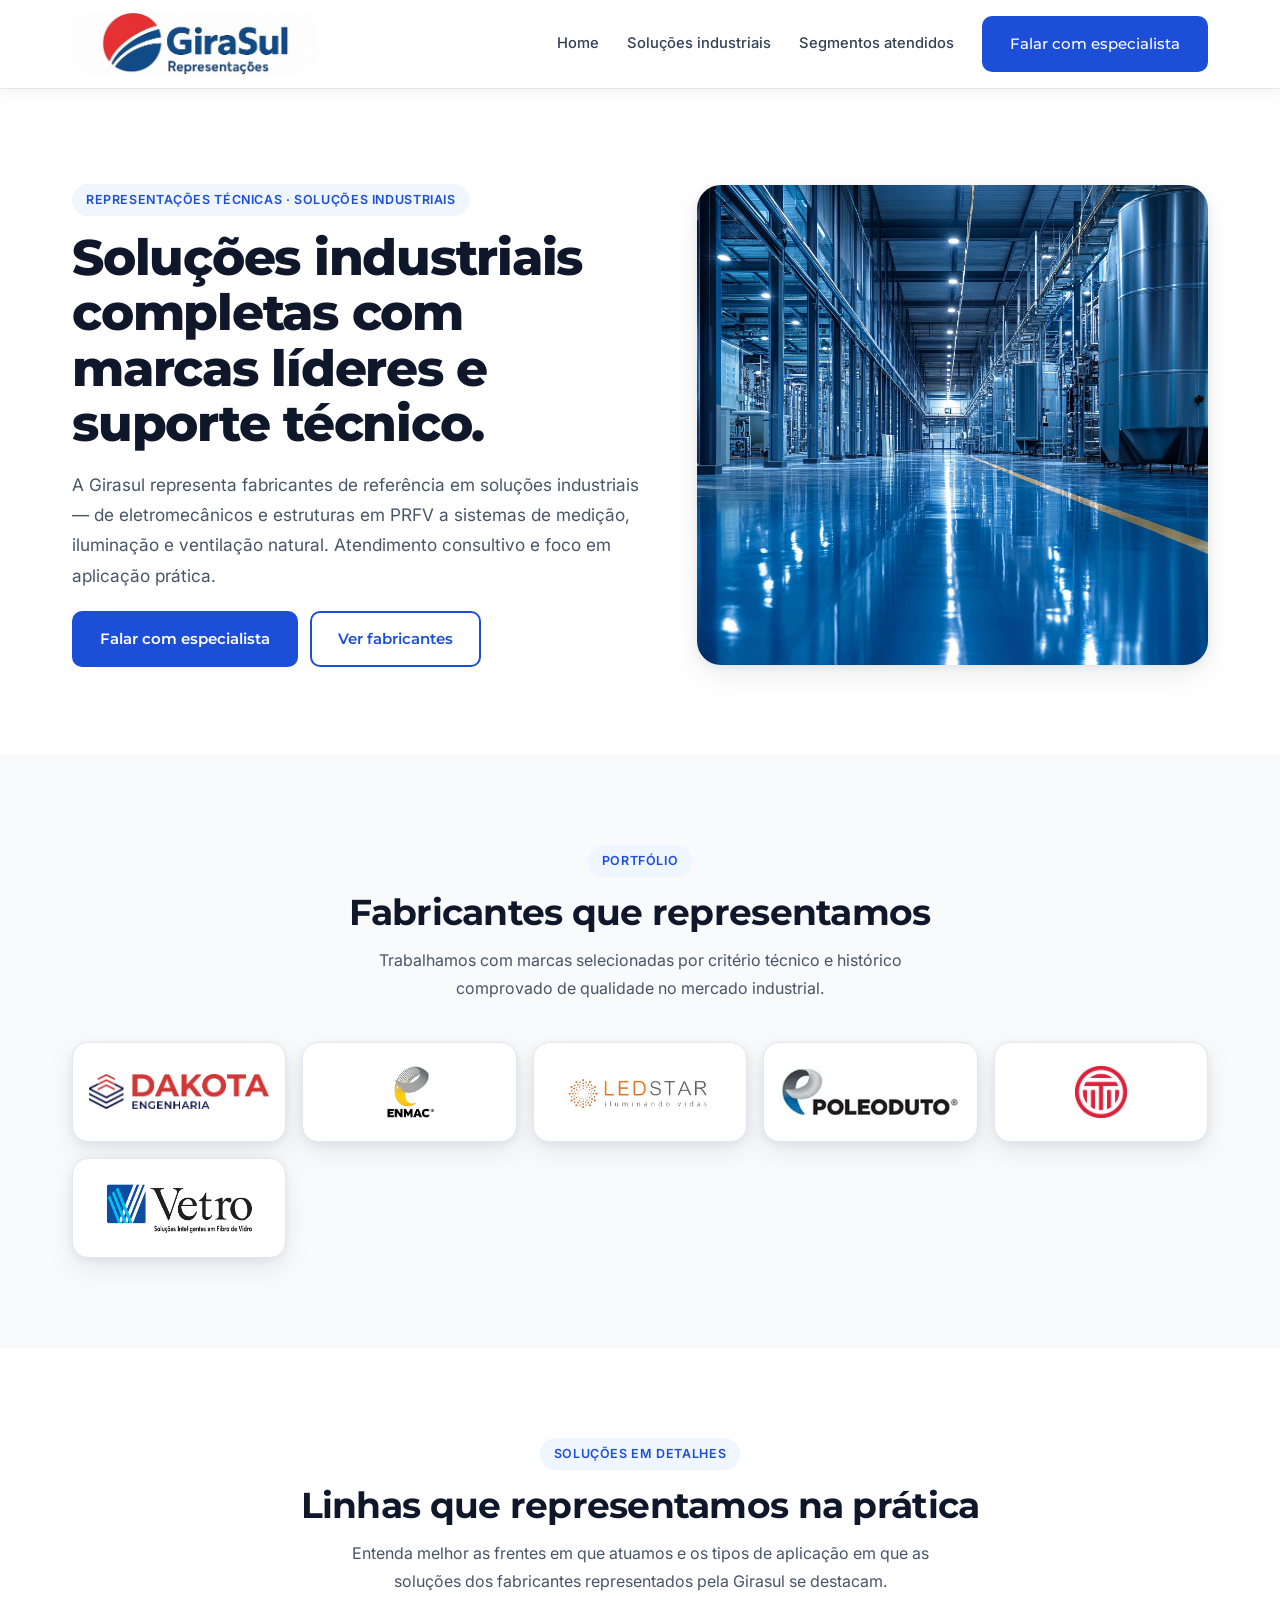
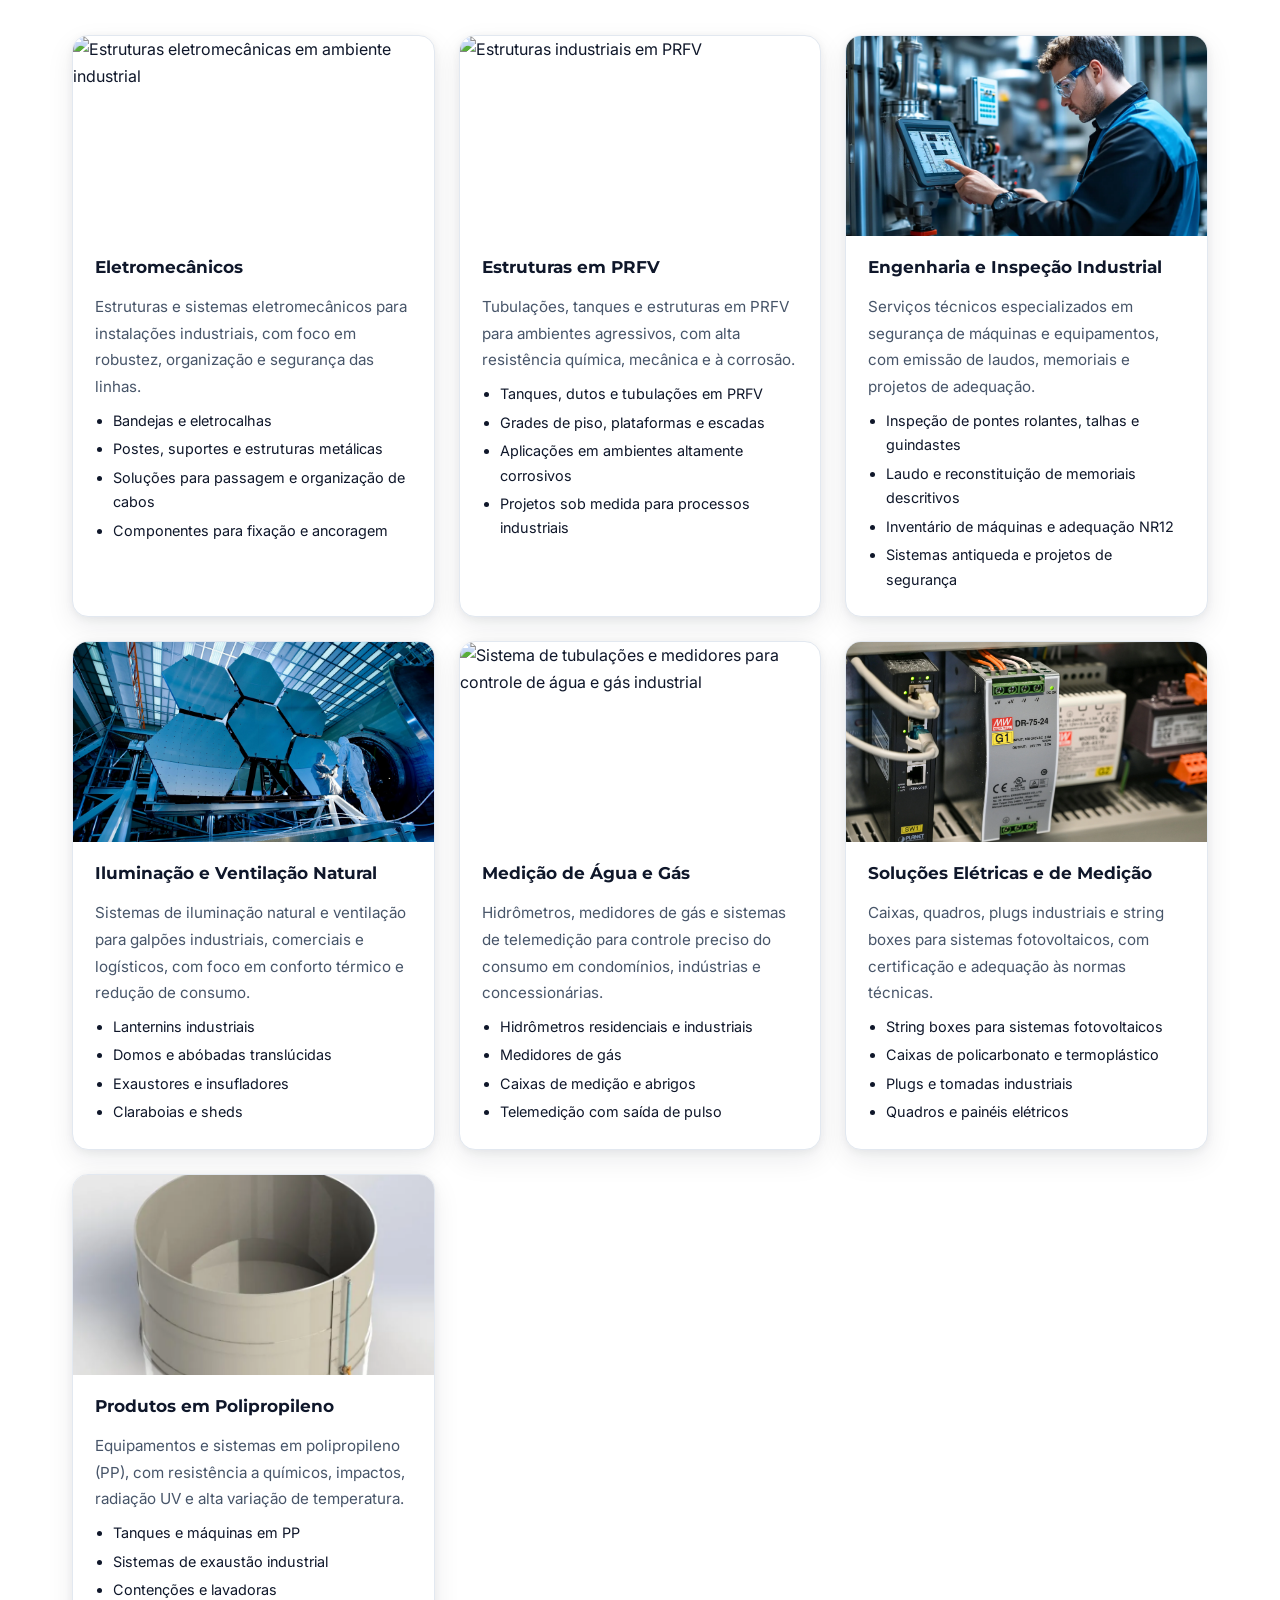
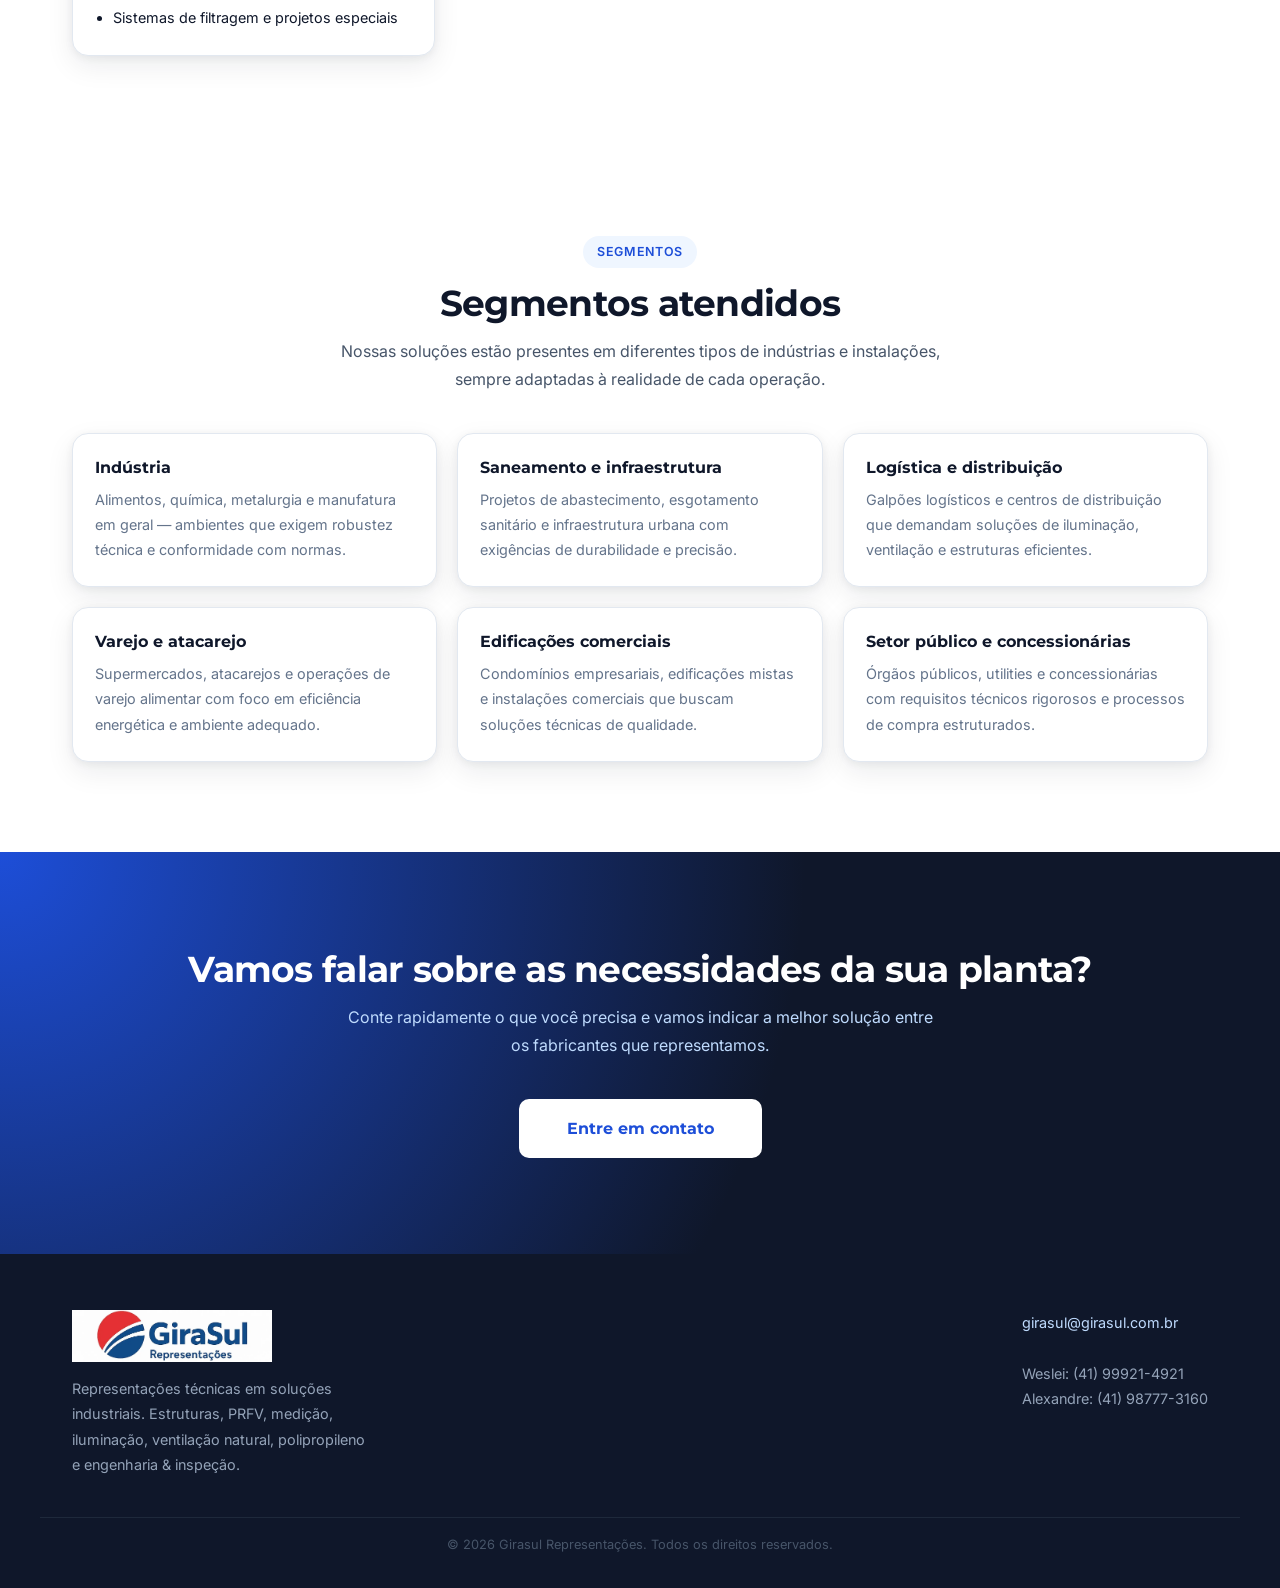
==== solucoes-industriais.html @ 2cfef3d8 "Update solucoes-industriais.html" ====
<!doctype html>
<html lang="pt-BR">
<head>
  <meta charset="utf-8" />
  <meta name="viewport" content="width=device-width, initial-scale=1" />
  <title>Soluções Industriais | Girasul Representações</title>
  <meta name="description" content="Soluções industriais em eletromecânicos, PRFV, engenharia e inspeção, iluminação e ventilação natural, medição de água e gás, soluções elétricas e produtos em polipropileno.">
  <meta name="robots" content="index, follow" />
  <link rel="canonical" href="https://site-girasul.vercel.app/solucoes-industriais.html" />
  <link rel="preconnect" href="https://fonts.googleapis.com" />
  <link rel="preconnect" href="https://fonts.gstatic.com" crossorigin />
  <link href="https://fonts.googleapis.com/css2?family=Inter:wght@400;500;600&family=Montserrat:wght@600;700;800&display=swap" rel="stylesheet" />
  <link rel="stylesheet" href="assets/css/styles.css" />
</head>
<body>

  <header class="site-header">
    <div class="container header-inner">
      <a href="index.html" class="brand">
        <img src="assets/img/logos/logo-girasul.webp"
             alt="Girasul Representações"
             class="brand-logo" />
      </a>
      <nav class="main-nav" id="main-nav">
        <a href="index.html">Home</a>
        <a href="solucoes-industriais.html">Soluções industriais</a>
        <a href="#segmentos">Segmentos atendidos</a>
        <a href="https://wa.me/5541999214921?text=Ol%C3%A1%2C%20vim%20pelo%20site%20da%20Girasul%20e%20gostaria%20de%20falar%20sobre%20solu%C3%A7%C3%B5es%20industriais."
           class="btn btn-nav"
           target="_blank"
           rel="noopener">
          Falar com especialista
        </a>
      </nav>
      <button class="nav-toggle" id="nav-toggle" aria-label="Abrir menu">
        <span></span><span></span><span></span>
      </button>
    </div>
  </header>

  <main>

    <!-- HERO -->
    <section class="hero">
      <div class="container hero-grid">
        <div class="hero-text">
          <p class="badge">Representações Técnicas · Soluções Industriais</p>
          <h1>Soluções industriais completas com marcas líderes e suporte técnico.</h1>
          <p class="lead">
            A Girasul representa fabricantes de referência em soluções industriais —
            de eletromecânicos e estruturas em PRFV a sistemas de medição, iluminação
            e ventilação natural. Atendimento consultivo e foco em aplicação prática.
          </p>
          <div class="hero-ctas">
            <a href="https://wa.me/5541999214921?text=Ol%C3%A1%2C%20vim%20pelo%20site%20da%20Girasul%20e%20gostaria%20de%20falar%20sobre%20solu%C3%A7%C3%B5es%20industriais."
               class="btn btn-primary"
               target="_blank"
               rel="noopener">
              Falar com especialista
            </a>
            <a href="#fabricantes" class="btn btn-outline">
              Ver fabricantes
            </a>
          </div>
        </div>
        <div class="hero-visual">
          <img src="assets/img/ilustracoes/hero-industrial-girasul.webp"
               alt="Ambiente industrial moderno com linhas de produção e estruturas metálicas"
               class="hero-image" />
        </div>
      </div>
    </section>

    <!-- FABRICANTES -->
    <section class="section section-soft" id="fabricantes">
      <div class="container">
        <div class="section-header text-center">
          <p class="badge">Portfólio</p>
          <h2>Fabricantes que representamos</h2>
          <p class="section-lead">
            Trabalhamos com marcas selecionadas por critério técnico e histórico
            comprovado de qualidade no mercado industrial.
          </p>
        </div>

        <div class="fab-grid">
          <!-- Beam, LAO e Strahl foram removidos -->
          <div class="fab-card">
            <img src="assets/img/logos/logo-dakota.webp" alt="Dakota Engenharia" />
          </div>
          <div class="fab-card">
            <img src="assets/img/logos/logo-enmac.webp" alt="Enmac" />
          </div>
          <div class="fab-card">
            <img src="assets/img/logos/logo-ledstar.webp" alt="Ledstar" />
          </div>
          <div class="fab-card">
            <img src="assets/img/logos/logo-poleoduto.webp" alt="Poleoduto" />
          </div>
          <div class="fab-card">
            <img src="assets/img/logos/logo-triade.webp" alt="Tríade" />
          </div>
          <div class="fab-card">
            <img src="assets/img/logos/logo-vetro.webp" alt="Vetro" />
          </div>
        </div>
      </div>
    </section>

    <!-- CARDS DETALHADOS DAS SOLUÇÕES -->
    <section class="section">
      <div class="container">
        <div class="section-header text-center">
          <p class="badge">Soluções em detalhes</p>
          <h2>Linhas que representamos na prática</h2>
          <p class="section-lead">
            Entenda melhor as frentes em que atuamos e os tipos de aplicação
            em que as soluções dos fabricantes representados pela Girasul se destacam.
          </p>
        </div>

        <div class="cards-grid">
          <!-- Card 1: Eletromecânicos -->
          <article class="card" id="eletromecanicos">
            <img src="assets/img/ilustracoes/categoria-eletromecanicos.webp"
                 alt="Estruturas eletromecânicas em ambiente industrial"
                 class="card-image"
                 loading="lazy">
            <div class="card-body">
              <h3>Eletromecânicos</h3>
              <p>
                Estruturas e sistemas eletromecânicos para instalações industriais,
                com foco em robustez, organização e segurança das linhas.
              </p>
              <ul class="card-list">
                <li>Bandejas e eletrocalhas</li>
                <li>Postes, suportes e estruturas metálicas</li>
                <li>Soluções para passagem e organização de cabos</li>
                <li>Componentes para fixação e ancoragem</li>
              </ul>
            </div>
          </article>

          <!-- Card 2: PRFV -->
          <article class="card" id="prfv">
            <img src="assets/img/ilustracoes/categoria-prfv.webp"
                 alt="Estruturas industriais em PRFV"
                 class="card-image"
                 loading="lazy">
            <div class="card-body">
              <h3>Estruturas em PRFV</h3>
              <p>
                Tubulações, tanques e estruturas em PRFV para ambientes agressivos,
                com alta resistência química, mecânica e à corrosão.
              </p>
              <ul class="card-list">
                <li>Tanques, dutos e tubulações em PRFV</li>
                <li>Grades de piso, plataformas e escadas</li>
                <li>Aplicações em ambientes altamente corrosivos</li>
                <li>Projetos sob medida para processos industriais</li>
              </ul>
            </div>
          </article>

          <!-- Card 3: Engenharia & Inspeção -->
          <article class="card" id="engenharia">
            <img src="assets/img/ilustracoes/categoria-engenharia-inspecao.webp"
                 alt="Técnico realizando inspeção de equipamento industrial com tablet"
                 class="card-image"
                 loading="lazy">
            <div class="card-body">
              <h3>Engenharia e Inspeção Industrial</h3>
              <p>
                Serviços técnicos especializados em segurança de máquinas e equipamentos,
                com emissão de laudos, memoriais e projetos de adequação.
              </p>
              <ul class="card-list">
                <li>Inspeção de pontes rolantes, talhas e guindastes</li>
                <li>Laudo e reconstituição de memoriais descritivos</li>
                <li>Inventário de máquinas e adequação NR12</li>
                <li>Sistemas antiqueda e projetos de segurança</li>
              </ul>
            </div>
          </article>

          <!-- Card 4: Iluminação e Ventilação Natural -->
          <article class="card" id="iluminacao">
            <img src="assets/img/ilustracoes/categoria-iluminacao-ventilacao.webp"
                 alt="Galpão industrial com domos de ventilação e iluminação natural no telhado"
                 class="card-image"
                 loading="lazy">
            <div class="card-body">
              <h3>Iluminação e Ventilação Natural</h3>
              <p>
                Sistemas de iluminação natural e ventilação para galpões industriais,
                comerciais e logísticos, com foco em conforto térmico e redução de consumo.
              </p>
              <ul class="card-list">
                <li>Lanternins industriais</li>
                <li>Domos e abóbadas translúcidas</li>
                <li>Exaustores e insufladores</li>
                <li>Claraboias e sheds</li>
              </ul>
            </div>
          </article>

          <!-- Card 5: Medição de Água e Gás -->
          <article class="card" id="medicao">
            <img src="assets/img/ilustracoes/categoria-medicao-agua-gas.webp"
                 alt="Sistema de tubulações e medidores para controle de água e gás industrial"
                 class="card-image"
                 loading="lazy">
            <div class="card-body">
              <h3>Medição de Água e Gás</h3>
              <p>
                Hidrômetros, medidores de gás e sistemas de telemedição para controle
                preciso do consumo em condomínios, indústrias e concessionárias.
              </p>
              <ul class="card-list">
                <li>Hidrômetros residenciais e industriais</li>
                <li>Medidores de gás</li>
                <li>Caixas de medição e abrigos</li>
                <li>Telemedição com saída de pulso</li>
              </ul>
            </div>
          </article>

          <!-- Card 6: Soluções Elétricas e de Medição -->
          <article class="card" id="eletricas-medicao">
            <img src="assets/img/ilustracoes/categoria-eletricas-medicao.webp"
                 alt="Painel elétrico e sistemas de medição industrial organizados"
                 class="card-image"
                 loading="lazy">
            <div class="card-body">
              <h3>Soluções Elétricas e de Medição</h3>
              <p>
                Caixas, quadros, plugs industriais e string boxes para sistemas
                fotovoltaicos, com certificação e adequação às normas técnicas.
              </p>
              <ul class="card-list">
                <li>String boxes para sistemas fotovoltaicos</li>
                <li>Caixas de policarbonato e termoplástico</li>
                <li>Plugs e tomadas industriais</li>
                <li>Quadros e painéis elétricos</li>
              </ul>
            </div>
          </article>

          <!-- Card 7: Produtos em Polipropileno -->
          <article class="card" id="polipropileno">
            <img src="assets/img/ilustracoes/categoria-polipropileno.webp"
                 alt="Tanques e equipamentos industriais em polipropileno"
                 class="card-image"
                 loading="lazy">
            <div class="card-body">
              <h3>Produtos em Polipropileno</h3>
              <p>
                Equipamentos e sistemas em polipropileno (PP), com resistência a
                químicos, impactos, radiação UV e alta variação de temperatura.
              </p>
              <ul class="card-list">
                <li>Tanques e máquinas em PP</li>
                <li>Sistemas de exaustão industrial</li>
                <li>Contenções e lavadoras</li>
                <li>Sistemas de filtragem e projetos especiais</li>
              </ul>
            </div>
          </article>

        </div>
      </div>
    </section>

    <!-- SEGMENTOS -->
    <section class="section" id="segmentos">
      <div class="container">
        <div class="section-header text-center">
          <p class="badge">Segmentos</p>
          <h2>Segmentos atendidos</h2>
          <p class="section-lead">
            Nossas soluções estão presentes em diferentes tipos de indústrias e
            instalações, sempre adaptadas à realidade de cada operação.
          </p>
        </div>

        <div class="seg-grid">
          <div class="seg-card">
            <h3>Indústria</h3>
            <p>Alimentos, química, metalurgia e manufatura em geral — ambientes que exigem robustez técnica e conformidade com normas.</p>
          </div>
          <div class="seg-card">
            <h3>Saneamento e infraestrutura</h3>
            <p>Projetos de abastecimento, esgotamento sanitário e infraestrutura urbana com exigências de durabilidade e precisão.</p>
          </div>
          <div class="seg-card">
            <h3>Logística e distribuição</h3>
            <p>Galpões logísticos e centros de distribuição que demandam soluções de iluminação, ventilação e estruturas eficientes.</p>
          </div>
          <div class="seg-card">
            <h3>Varejo e atacarejo</h3>
            <p>Supermercados, atacarejos e operações de varejo alimentar com foco em eficiência energética e ambiente adequado.</p>
          </div>
          <div class="seg-card">
            <h3>Edificações comerciais</h3>
            <p>Condomínios empresariais, edificações mistas e instalações comerciais que buscam soluções técnicas de qualidade.</p>
          </div>
          <div class="seg-card">
            <h3>Setor público e concessionárias</h3>
            <p>Órgãos públicos, utilities e concessionárias com requisitos técnicos rigorosos e processos de compra estruturados.</p>
          </div>
        </div>
      </div>
    </section>

    <!-- CTA -->
    <section class="section section-cta" id="contato">
      <div class="container">
        <div class="section-header text-center">
          <h2>Vamos falar sobre as necessidades da sua planta?</h2>
          <p class="section-lead">
            Conte rapidamente o que você precisa e vamos indicar a melhor solução
            entre os fabricantes que representamos.
          </p>
        </div>

        <div class="cta-contacts cta-contacts--single">
          <a href="https://wa.me/5541999214921?text=Ol%C3%A1%2C%20vim%20pelo%20site%20da%20Girasul%20e%20gostaria%20de%20conversar%20sobre%20solu%C3%A7%C3%B5es%20industriais."
             class="btn-cta-primary"
             target="_blank"
             rel="noopener">
            Entre em contato
          </a>
        </div>
      </div>
    </section>

  </main>

  <footer class="site-footer">
    <div class="container footer-grid">
      <div>
        <img src="assets/img/logos/logo-girasul.webp"
             alt="Girasul Representações"
             class="footer-logo" />
        <p class="footer-text">
          Representações técnicas em soluções industriais. Estruturas, PRFV,
          medição, iluminação, ventilação natural, polipropileno e
          engenharia & inspeção.
        </p>
      </div>
      <div>
        <p class="footer-text">
          <a href="mailto:girasul@girasul.com.br">girasul@girasul.com.br</a><br><br>
          Weslei: (41) 99921-4921<br>
          Alexandre: (41) 98777-3160
        </p>
      </div>
    </div>
    <div class="container footer-bottom">
      <p>© <span id="year"></span> Girasul Representações. Todos os direitos reservados.</p>
    </div>
  </footer>

  <script src="assets/js/main.js"></script>
</body>
</html>
---- assets/css/styles.css ----
/* =============================================
   GIRASUL REPRESENTAÇÕES — styles.css
   ============================================= */

:root {
  --color-primary: #1d4ed8;
  --color-primary-dark: #1e40af;
  --color-bg-soft: #f8fafc;
  --color-text: #0f172a;
  --color-text-soft: #475569;
  --color-border: #e2e8f0;
  --radius: 16px;
  --shadow-card: 0 2px 8px rgba(15,23,42,0.06), 0 10px 28px rgba(15,23,42,0.08);
}

*, *::before, *::after {
  box-sizing: border-box;
  margin: 0;
  padding: 0;
}

body {
  font-family: "Inter", system-ui, -apple-system, sans-serif;
  font-size: 1rem;
  line-height: 1.7;
  color: var(--color-text);
  background-color: #ffffff;
  -webkit-font-smoothing: antialiased;
}

a { color: inherit; text-decoration: none; }
img { display: block; max-width: 100%; }
ul { list-style: none; padding: 0; margin: 0; }

/* =============================================
   TIPOGRAFIA
   ============================================= */

h1 {
  font-family: "Montserrat", system-ui, sans-serif;
  font-size: clamp(2.1rem, 4.5vw, 3.1rem);
  font-weight: 800;
  line-height: 1.12;
  letter-spacing: -0.025em;
  color: #0f172a;
  margin-bottom: 18px;
}

h2 {
  font-family: "Montserrat", system-ui, sans-serif;
  font-size: clamp(1.6rem, 3vw, 2.25rem);
  font-weight: 700;
  line-height: 1.2;
  letter-spacing: -0.02em;
  color: #0f172a;
  margin-bottom: 12px;
}

h3 {
  font-family: "Montserrat", system-ui, sans-serif;
  font-size: 1.08rem;
  font-weight: 700;
  line-height: 1.3;
  color: #0f172a;
  margin-bottom: 8px;
}

h4 {
  font-family: "Montserrat", system-ui, sans-serif;
  font-size: 0.9rem;
  font-weight: 600;
  color: #1e293b;
  margin-bottom: 6px;
}

p { color: var(--color-text-soft); line-height: 1.75; }

/* =============================================
   LAYOUT
   ============================================= */

.container {
  max-width: 1200px;
  margin: 0 auto;
  padding: 0 32px;
}

.section { padding: 90px 0; }
.section-soft { background-color: var(--color-bg-soft); }

.section-header { margin-bottom: 40px; }
.section-header.text-center { text-align: center; }

.section-lead {
  max-width: 600px;
  margin: 10px auto 0;
  font-size: 1rem;
  color: var(--color-text-soft);
  line-height: 1.75;
}

/* =============================================
   HEADER
   ============================================= */

.site-header {
  position: sticky;
  top: 0;
  z-index: 100;
  background-color: rgba(255,255,255,0.97);
  backdrop-filter: blur(8px);
  -webkit-backdrop-filter: blur(8px);
  box-shadow: 0 1px 0 rgba(15,23,42,0.08), 0 4px 16px rgba(15,23,42,0.05);
}

.header-inner {
  display: flex;
  align-items: center;
  justify-content: space-between;
  padding: 12px 32px;
}

.brand { display: flex; align-items: center; flex-shrink: 0; }

.brand-logo {
  display: block;
  height: 64px;
  width: auto;
}

.main-nav {
  display: flex;
  align-items: center;
  gap: 28px;
  font-size: 0.92rem;
}

.main-nav a {
  color: #334155;
  font-weight: 500;
  transition: color 0.2s;
}

.main-nav a:hover { color: var(--color-primary); }

.btn-nav {
  display: inline-flex;
  align-items: center;
  padding: 9px 20px;
  border-radius: 8px;
  background-color: var(--color-primary);
  color: #ffffff !important;
  font-family: "Montserrat", system-ui, sans-serif;
  font-weight: 600;
  font-size: 0.88rem;
  border: none;
  transition: background-color 0.2s, transform 0.2s;
}

.btn-nav:hover {
  background-color: var(--color-primary-dark);
  transform: translateY(-1px);
}

.nav-toggle {
  display: none;
  flex-direction: column;
  justify-content: center;
  gap: 5px;
  background: transparent;
  border: none;
  cursor: pointer;
  padding: 6px;
}

.nav-toggle span {
  display: block;
  width: 24px;
  height: 2px;
  background-color: #0f172a;
  border-radius: 2px;
}

/* =============================================
   BOTÕES
   ============================================= */

.btn {
  display: inline-flex;
  align-items: center;
  justify-content: center;
  gap: 8px;
  padding: 13px 26px;
  border-radius: 10px;
  border: 2px solid transparent;
  font-family: "Montserrat", system-ui, sans-serif;
  font-weight: 600;
  font-size: 0.95rem;
  cursor: pointer;
  transition: background-color 0.2s, border-color 0.2s, transform 0.2s, box-shadow 0.2s;
  text-decoration: none;
  white-space: nowrap;
}

.btn-primary {
  background-color: var(--color-primary);
  color: #ffffff;
  border-color: var(--color-primary);
}

.btn-primary:hover {
  background-color: var(--color-primary-dark);
  border-color: var(--color-primary-dark);
  transform: translateY(-2px);
  box-shadow: 0 6px 20px rgba(29,78,216,0.3);
}

.btn-outline {
  background-color: transparent;
  color: var(--color-primary);
  border-color: var(--color-primary);
}

.btn-outline:hover {
  background-color: var(--color-primary);
  color: #ffffff;
  transform: translateY(-2px);
}

/* =============================================
   BADGE
   ============================================= */

.badge {
  display: inline-block;
  padding: 5px 14px;
  border-radius: 999px;
  background-color: #eff6ff;
  color: var(--color-primary);
  font-size: 0.78rem;
  font-weight: 600;
  letter-spacing: 0.05em;
  text-transform: uppercase;
  margin-bottom: 14px;
}

/* =============================================
   HERO
   ============================================= */

.hero {
  padding: 96px 0 88px;
  background-color: #ffffff;
}

.hero-grid {
  display: grid;
  grid-template-columns: minmax(0, 1.2fr) minmax(0, 1.05fr);
  gap: 40px;
  align-items: center;
}

.hero-text .lead {
  font-size: 1.08rem;
  color: var(--color-text-soft);
  margin-bottom: 20px;
  line-height: 1.75;
}

.hero-list {
  display: flex;
  flex-direction: column;
  gap: 10px;
  margin-bottom: 32px;
}

.hero-list li {
  display: flex;
  align-items: center;
  gap: 10px;
  font-size: 0.95rem;
  color: var(--color-text);
  font-weight: 500;
}

.hero-list li::before {
  content: "";
  display: inline-block;
  width: 8px;
  height: 8px;
  border-radius: 50%;
  background-color: var(--color-primary);
  flex-shrink: 0;
}

.hero-ctas {
  display: flex;
  flex-wrap: wrap;
  gap: 12px;
}

.hero-image {
  width: 100%;
  max-height: 480px;
  border-radius: 24px;
  box-shadow: var(--shadow-card);
  object-fit: cover;
}

/* =============================================
   HOME CATEGORIES
   ============================================= */

.home-categories {
  display: grid;
  grid-template-columns: repeat(3, 1fr);
  gap: 20px;
}

.home-cat {
  display: block;
  padding: 24px 22px;
  border-radius: var(--radius);
  border: 1px solid var(--color-border);
  background-color: #ffffff;
  box-shadow: var(--shadow-card);
  transition: transform 0.2s, box-shadow 0.2s, border-color 0.2s;
  text-decoration: none;
}

.home-cat:hover {
  transform: translateY(-4px);
  box-shadow: 0 16px 40px rgba(15,23,42,0.12);
  border-color: #bfdbfe;
}

.home-cat h3 {
  color: var(--color-text);
  margin-bottom: 6px;
}

.home-cat p {
  font-size: 0.9rem;
  color: var(--color-text-soft);
  margin: 0;
}

/* =============================================
   SOBRE — ABOUT GRID
   ============================================= */

.about-grid {
  display: grid;
  grid-template-columns: 1fr 1.4fr;
  gap: 64px;
  align-items: center;
}

.about-text p {
  margin-bottom: 14px;
}

.about-logos-label {
  font-family: "Montserrat", sans-serif;
  font-weight: 700;
  font-size: 0.85rem;
  text-transform: uppercase;
  letter-spacing: 0.06em;
  color: #94a3b8;
  margin-bottom: 8px;
}

/* =============================================
   LOGOS GRID (marcas — home)
   ============================================= */

.logos-grid {
  display: grid;
  grid-template-columns: repeat(5, 1fr);
  gap: 12px;
}

.logo-item {
  display: flex;
  align-items: center;
  justify-content: center;
  padding: 14px 10px;
  border-radius: 10px;
  border: 1px solid var(--color-border);
  background-color: #ffffff;
  transition: box-shadow 0.2s;
}

.logo-item:hover {
  box-shadow: 0 4px 14px rgba(15,23,42,0.08);
}

.logo-item img {
  max-height: 38px;
  width: auto;
  object-fit: contain;
  filter: grayscale(30%);
  transition: filter 0.2s;
}

.logo-item:hover img {
  filter: grayscale(0%);
}

/* =============================================
   WHY GIRASUL
   ============================================= */

.why-grid {
  display: grid;
  grid-template-columns: repeat(4, 1fr);
  gap: 24px;
}

.why-item {
  padding: 28px 24px;
  border-radius: var(--radius);
  background-color: #ffffff;
  border: 1px solid var(--color-border);
  box-shadow: var(--shadow-card);
}

.why-item h3 {
  color: var(--color-text);
  margin-bottom: 8px;
}

/* =============================================
   CTA
   ============================================= */

.section-cta {
  background: radial-gradient(circle at top left, #1d4ed8 0%, #0f172a 60%);
  padding: 96px 0;
}


.section-cta h2 { color: #ffffff; }
.section-cta .section-lead { color: #bfdbfe; }

.cta-contacts {
  display: flex;
  flex-wrap: wrap;
  justify-content: center;
  gap: 20px;
  margin-top: 32px;
}

.cta-contacts--single {
  display: flex;
  justify-content: center;
  margin-top: 32px;
}

.btn-cta-primary {
  display: inline-flex;
  align-items: center;
  justify-content: center;
  padding: 16px 48px;
  border-radius: 10px;
  background-color: #ffffff;
  color: var(--color-primary);
  font-family: "Montserrat", system-ui, sans-serif;
  font-weight: 700;
  font-size: 1rem;
  border: none;
  cursor: pointer;
  transition: transform 0.2s, box-shadow 0.2s;
  text-decoration: none;
  white-space: nowrap;
}

.btn-cta-primary:hover {
  transform: translateY(-2px);
  box-shadow: 0 8px 24px rgba(15,23,42,0.2);
}

.btn-cta-outline {
  display: inline-flex;
  align-items: center;
  justify-content: center;
  padding: 16px 36px;
  border-radius: 10px;
  background-color: transparent;
  color: #ffffff;
  font-family: "Montserrat", system-ui, sans-serif;
  font-weight: 600;
  font-size: 0.95rem;
  border: 2px solid rgba(255,255,255,0.5);
  cursor: pointer;
  transition: background-color 0.2s, border-color 0.2s, transform 0.2s;
  text-decoration: none;
  white-space: nowrap;
}

.btn-cta-outline:hover {
  background-color: rgba(255,255,255,0.1);
  border-color: #ffffff;
  transform: translateY(-2px);
}

.cta-block { display: flex; flex-direction: column; align-items: center; gap: 8px; }

.cta-label {
  font-size: 0.78rem;
  font-weight: 600;
  text-transform: uppercase;
  letter-spacing: 0.06em;
  color: #94a3b8;
  margin: 0;
}

/* =============================================
   FABRICANTES (página de soluções)
   ============================================= */

.fab-grid {
  display: grid;
  grid-template-columns: repeat(5, 1fr);
  gap: 16px;
}

.fab-card {
  display: flex;
  align-items: center;
  justify-content: center;
  padding: 20px 16px;
  min-height: 100px;
  border-radius: var(--radius);
  border: 1px solid var(--color-border);
  background-color: #ffffff;
  box-shadow: var(--shadow-card);
  transition: box-shadow 0.2s, transform 0.2s;
}

.fab-card:hover {
  transform: translateY(-3px);
  box-shadow: 0 10px 28px rgba(15,23,42,0.1);
}

.fab-card img {
  max-height: 52px;
  width: auto;
  object-fit: contain;
}

/* =============================================
   SEGMENTOS (página de soluções)
   ============================================= */

.seg-grid {
  display: grid;
  grid-template-columns: repeat(3, 1fr);
  gap: 20px;
}

.seg-card {
  padding: 24px 22px;
  border-radius: var(--radius);
  border: 1px solid var(--color-border);
  background-color: #ffffff;
  box-shadow: var(--shadow-card);
  transition: transform 0.2s, box-shadow 0.2s;
}

.seg-card:hover {
  transform: translateY(-3px);
  box-shadow: 0 14px 30px rgba(15,23,42,0.1);
}

.seg-card h3 {
  font-size: 1rem;
  color: #0f172a;
  margin-bottom: 8px;
}

.seg-card p {
  font-size: 0.9rem;
  color: #64748b;
  margin: 0;
}

/* =============================================
   STEPS
   ============================================= */

.steps-grid {
  display: grid;
  grid-template-columns: repeat(auto-fit, minmax(230px, 1fr));
  gap: 24px;
}

.step {
  background-color: #ffffff;
  border-radius: var(--radius);
  padding: 24px 22px;
  box-shadow: var(--shadow-card);
  border: 1px solid var(--color-border);
  display: flex;
  flex-direction: column;
  gap: 10px;
}

.step-num {
  width: 38px;
  height: 38px;
  border-radius: 999px;
  background: linear-gradient(135deg, #1d4ed8, #2563eb);
  color: #ffffff;
  display: flex;
  align-items: center;
  justify-content: center;
  font-family: "Montserrat", sans-serif;
  font-size: 0.82rem;
  font-weight: 700;
  flex-shrink: 0;
  box-shadow: 0 4px 12px rgba(37,99,235,0.3);
}

.step h3 { font-size: 1rem; color: #0f172a; }
.step p  { font-size: 0.9rem; color: #64748b; margin: 0; }

/* =============================================
   CARDS (página de soluções detalhadas)
   ============================================= */

.cards-grid {
  display: grid;
  grid-template-columns: repeat(auto-fit, minmax(290px, 1fr));
  gap: 24px;
}

.card {
  background-color: #ffffff;
  border-radius: var(--radius);
  box-shadow: var(--shadow-card);
  border: 1px solid var(--color-border);
  overflow: hidden;
  display: flex;
  flex-direction: column;
  transition: transform 0.2s, box-shadow 0.2s, border-color 0.2s;
}

.card:hover {
  transform: translateY(-4px);
  box-shadow: 0 16px 40px rgba(15,23,42,0.14);
  border-color: #bfdbfe;
}

.card-image { width: 100%; height: 200px; object-fit: cover; }

.card-body {
  padding: 20px 22px 24px;
  display: flex;
  flex-direction: column;
  gap: 8px;
}

.card-body h3 { color: var(--color-text); }
.card-body p  { font-size: 0.95rem; color: var(--color-text-soft); }

.card-list {
  list-style: disc;
  padding-left: 18px;
  color: var(--color-text);
  font-size: 0.9rem;
  display: flex;
  flex-direction: column;
  gap: 4px;
}

/* =============================================
   FOOTER
   ============================================= */

.site-footer {
  background-color: #0f172a;
  padding: 56px 0 32px;
}

.footer-grid {
  display: flex;
  flex-wrap: wrap;
  justify-content: space-between;
  gap: 40px;
  margin-bottom: 40px;
}

.footer-logo {
  display: block;
  height: 52px;
  width: auto;
  margin-bottom: 14px;
}

.footer-text {
  font-size: 0.9rem;
  color: #94a3b8;
  max-width: 300px;
  line-height: 1.75;
}

.footer-text a { color: #bfdbfe; transition: color 0.2s; }
.footer-text a:hover { color: #ffffff; }

.footer-bottom {
  border-top: 1px solid #1e293b;
  padding-top: 16px;
  text-align: center;
  font-size: 0.8rem;
  color: #64748b;
}

/* =============================================
   RESPONSIVO
   ============================================= */

@media (max-width: 960px) {
  .hero-grid        { grid-template-columns: 1fr; gap: 40px; }
  .hero-image       { max-height: 360px; width: 100%; }
  .about-grid       { grid-template-columns: 1fr; gap: 40px; }
  .home-categories  { grid-template-columns: repeat(2, 1fr); }
  .why-grid         { grid-template-columns: repeat(2, 1fr); }
  .logos-grid       { grid-template-columns: repeat(5, 1fr); }
  .fab-grid         { grid-template-columns: repeat(3, 1fr); }
  .seg-grid         { grid-template-columns: repeat(2, 1fr); }
}

@media (max-width: 768px) {
  h1 { font-size: 1.9rem; }
  h2 { font-size: 1.5rem; }

  .hero        { padding: 64px 0 56px; }
  .section     { padding: 60px 0; }
  .section-cta { padding: 64px 0; }

  .main-nav {
    display: none;
    flex-direction: column;
    align-items: flex-start;
    position: absolute;
    top: 100%;
    left: 0;
    right: 0;
    background-color: #ffffff;
    padding: 20px 24px 24px;
    border-top: 1px solid var(--color-border);
    box-shadow: 0 12px 32px rgba(15,23,42,0.1);
    gap: 18px;
    z-index: 99;
  }

  .main-nav.nav-open { display: flex; }
  .nav-toggle        { display: flex; }

  .home-categories  { grid-template-columns: 1fr; }
  .why-grid         { grid-template-columns: 1fr; }
  .steps-grid       { grid-template-columns: 1fr; }
  .cards-grid       { grid-template-columns: 1fr; }
  .fab-grid         { grid-template-columns: repeat(2, 1fr); }
  .seg-grid         { grid-template-columns: 1fr; }
  .logos-grid       { grid-template-columns: repeat(3, 1fr); }
  .cta-contacts     { flex-direction: column; align-items: center; }
  .footer-grid      { flex-direction: column; gap: 28px; }
}

@media (max-width: 480px) {
  .hero-ctas        { flex-direction: column; }
  .btn              { width: 100%; justify-content: center; }
  .btn-cta-primary  { width: 100%; }
  .btn-cta-outline  { width: 100%; }
  .fab-grid         { grid-template-columns: repeat(2, 1fr); }
  .logos-grid       { grid-template-columns: repeat(2, 1fr); }
}
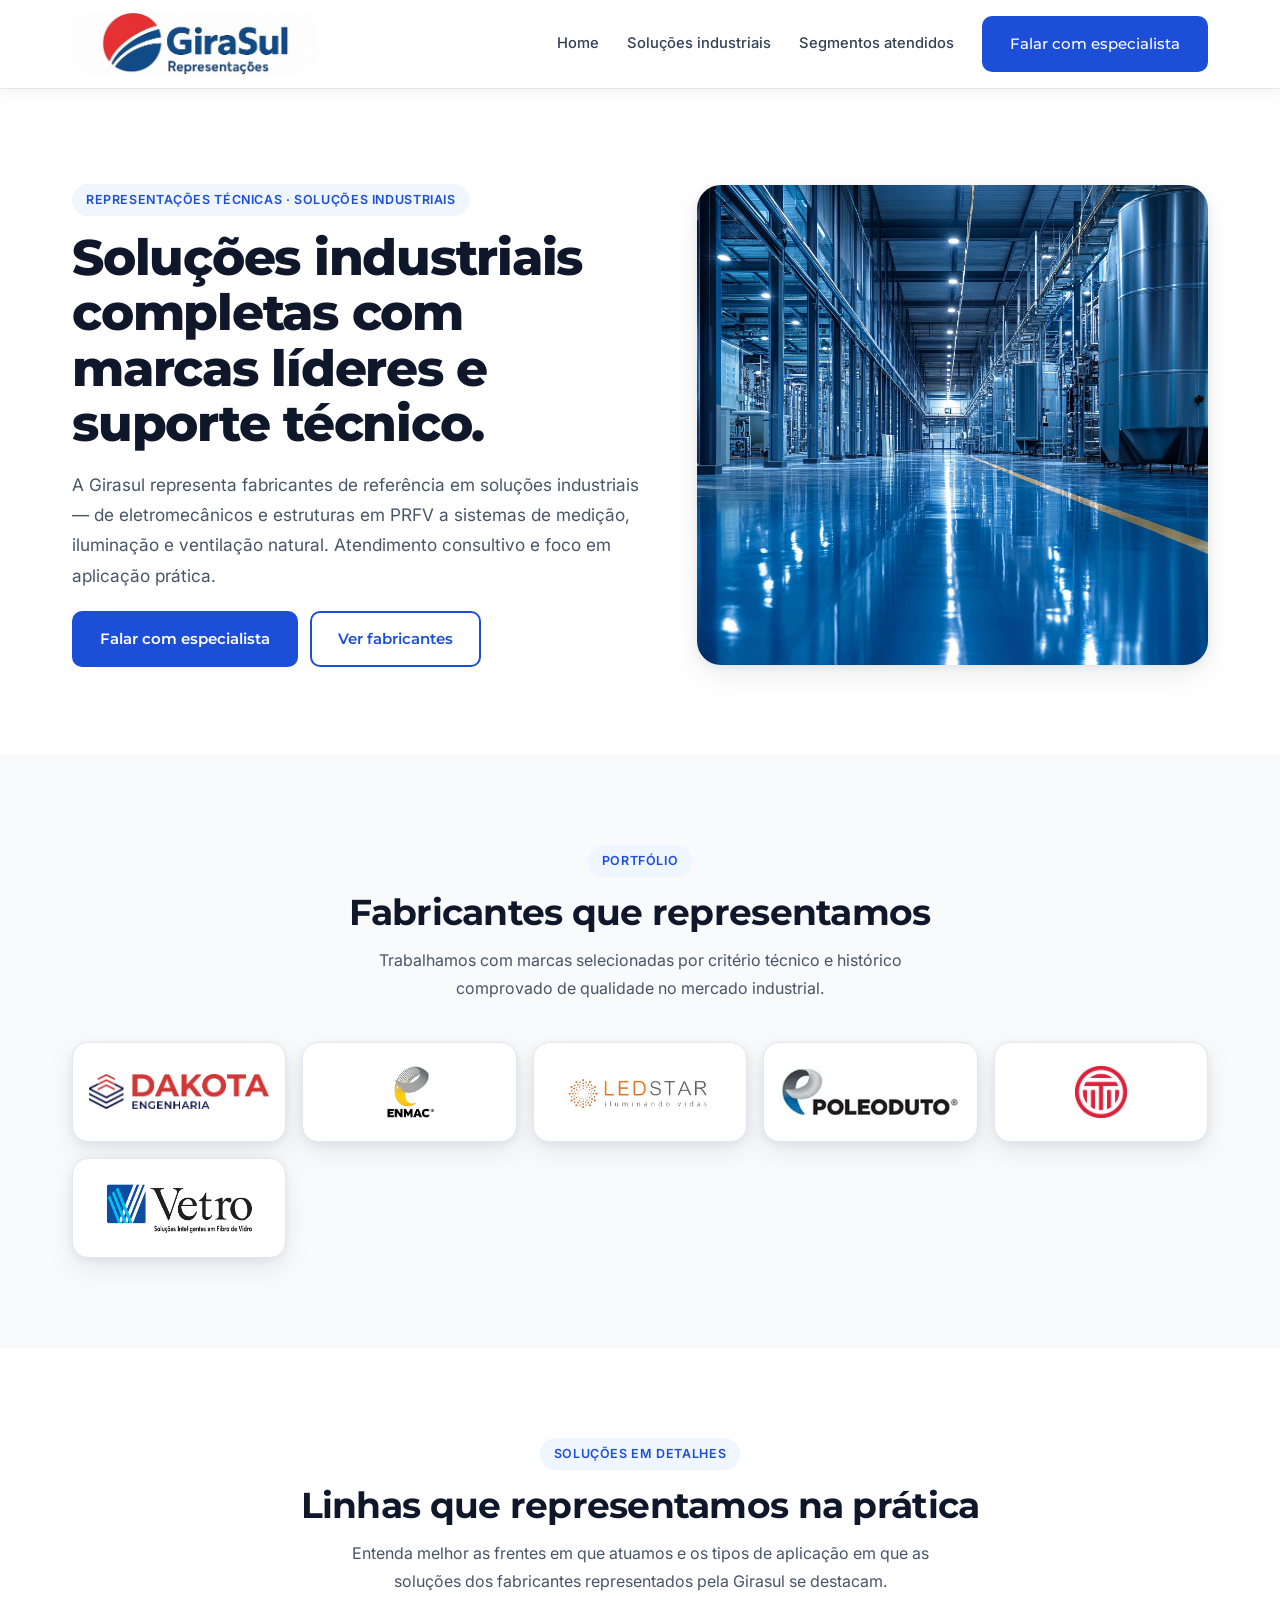
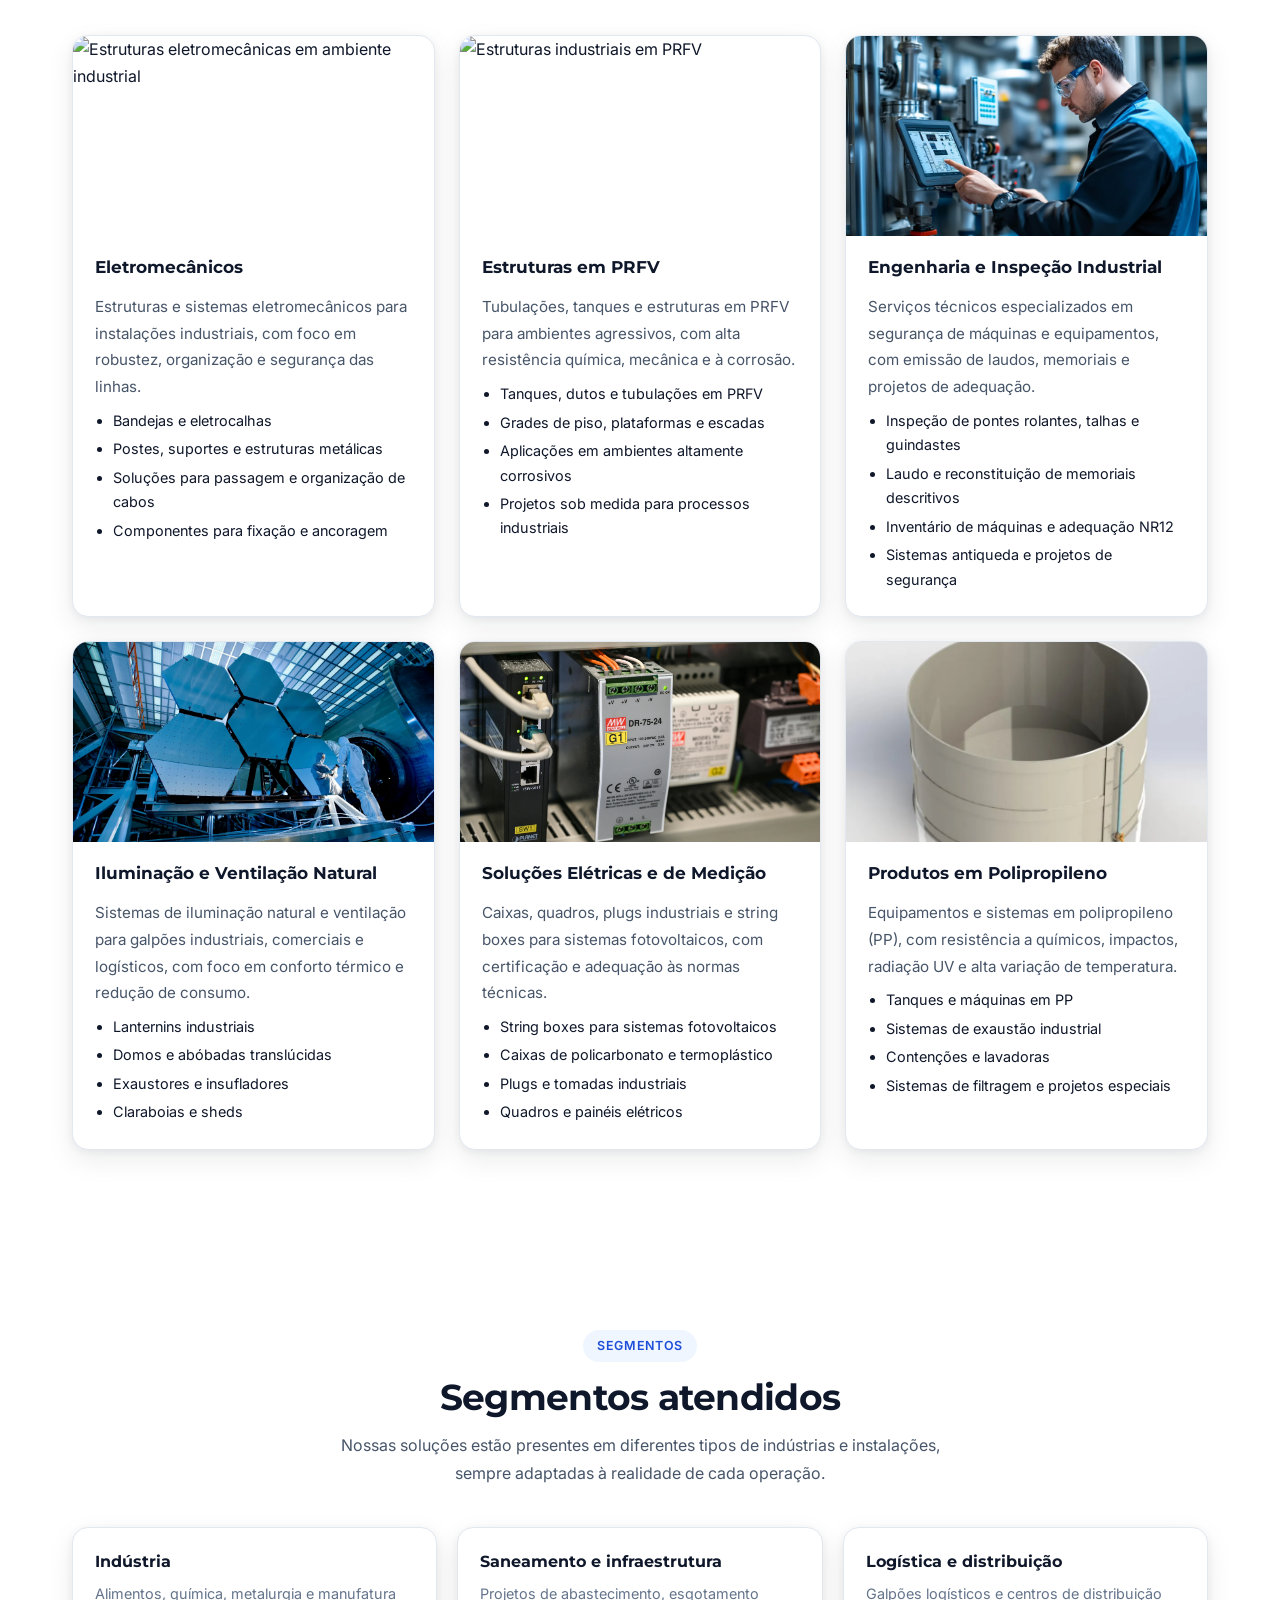
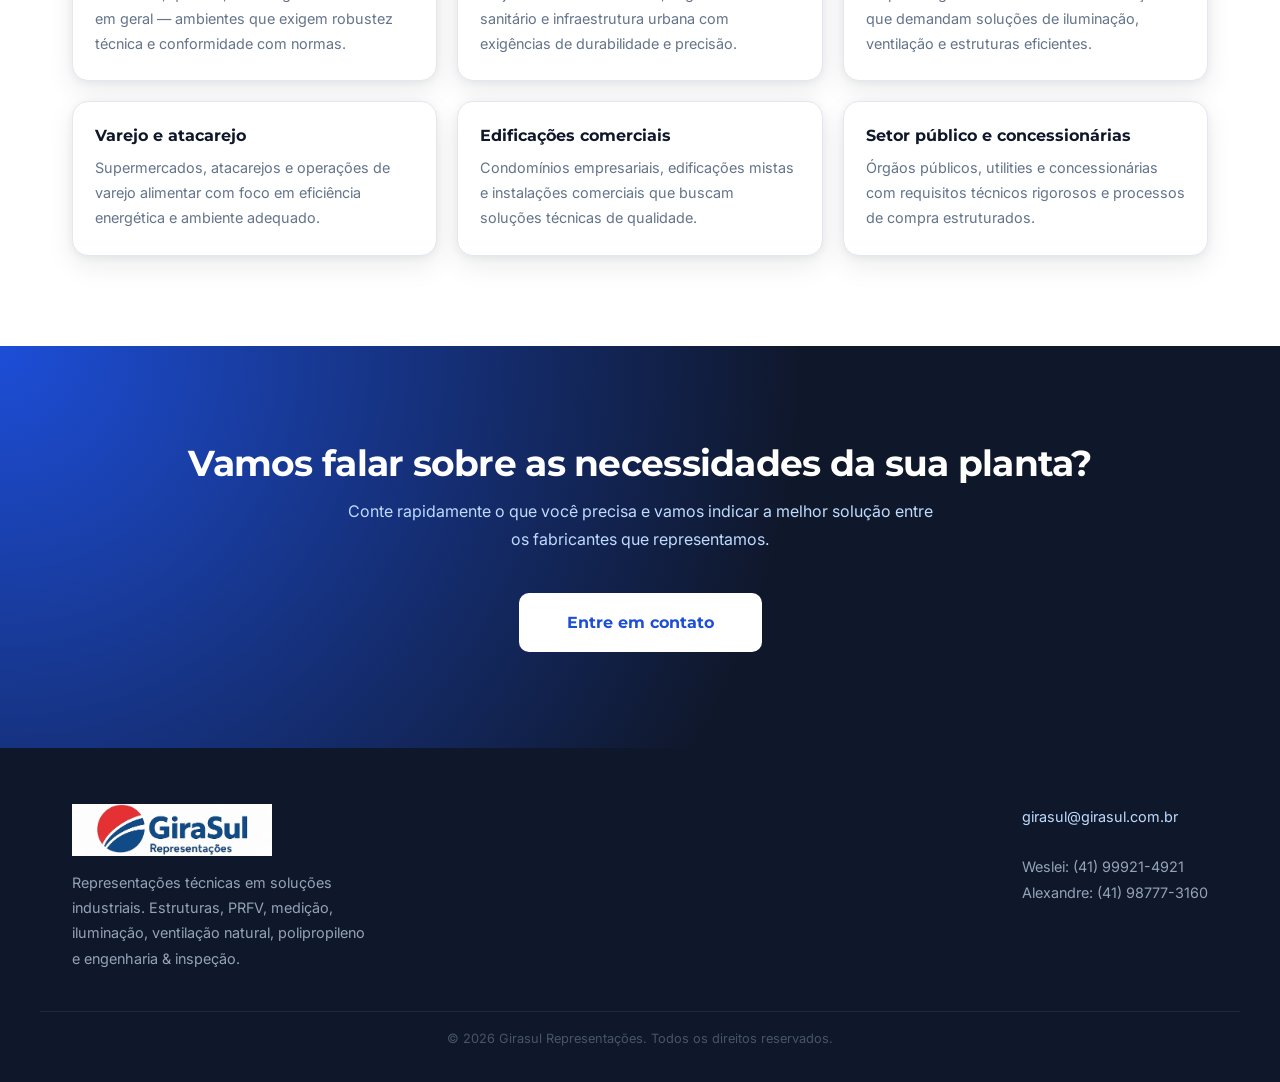
==== commit 5993f68e: "Update solucoes-industriais.html" ====
--- a/solucoes-industriais.html
+++ b/solucoes-industriais.html
@@ -143,7 +143,7 @@
 
           <!-- Card 2: PRFV -->
           <article class="card" id="prfv">
-            <img src="assets/img/ilustracoes/categoria-prfv.webp"
+            <img src="assets/img/ilustracoes/categoria-prfv-estrutura.webp"
                  alt="Estruturas industriais em PRFV"
                  class="card-image"
                  loading="lazy">
@@ -204,28 +204,8 @@
             </div>
           </article>
 
-          <!-- Card 5: Medição de Água e Gás -->
-          <article class="card" id="medicao">
-            <img src="assets/img/ilustracoes/categoria-medicao-agua-gas.webp"
-                 alt="Sistema de tubulações e medidores para controle de água e gás industrial"
-                 class="card-image"
-                 loading="lazy">
-            <div class="card-body">
-              <h3>Medição de Água e Gás</h3>
-              <p>
-                Hidrômetros, medidores de gás e sistemas de telemedição para controle
-                preciso do consumo em condomínios, indústrias e concessionárias.
-              </p>
-              <ul class="card-list">
-                <li>Hidrômetros residenciais e industriais</li>
-                <li>Medidores de gás</li>
-                <li>Caixas de medição e abrigos</li>
-                <li>Telemedição com saída de pulso</li>
-              </ul>
-            </div>
-          </article>
-
-          <!-- Card 6: Soluções Elétricas e de Medição -->
+          
+          <!-- Card 5: Soluções Elétricas e de Medição -->
           <article class="card" id="eletricas-medicao">
             <img src="assets/img/ilustracoes/categoria-eletricas-medicao.webp"
                  alt="Painel elétrico e sistemas de medição industrial organizados"
@@ -364,3 +344,4 @@
   <script src="assets/js/main.js"></script>
 </body>
 </html>
+
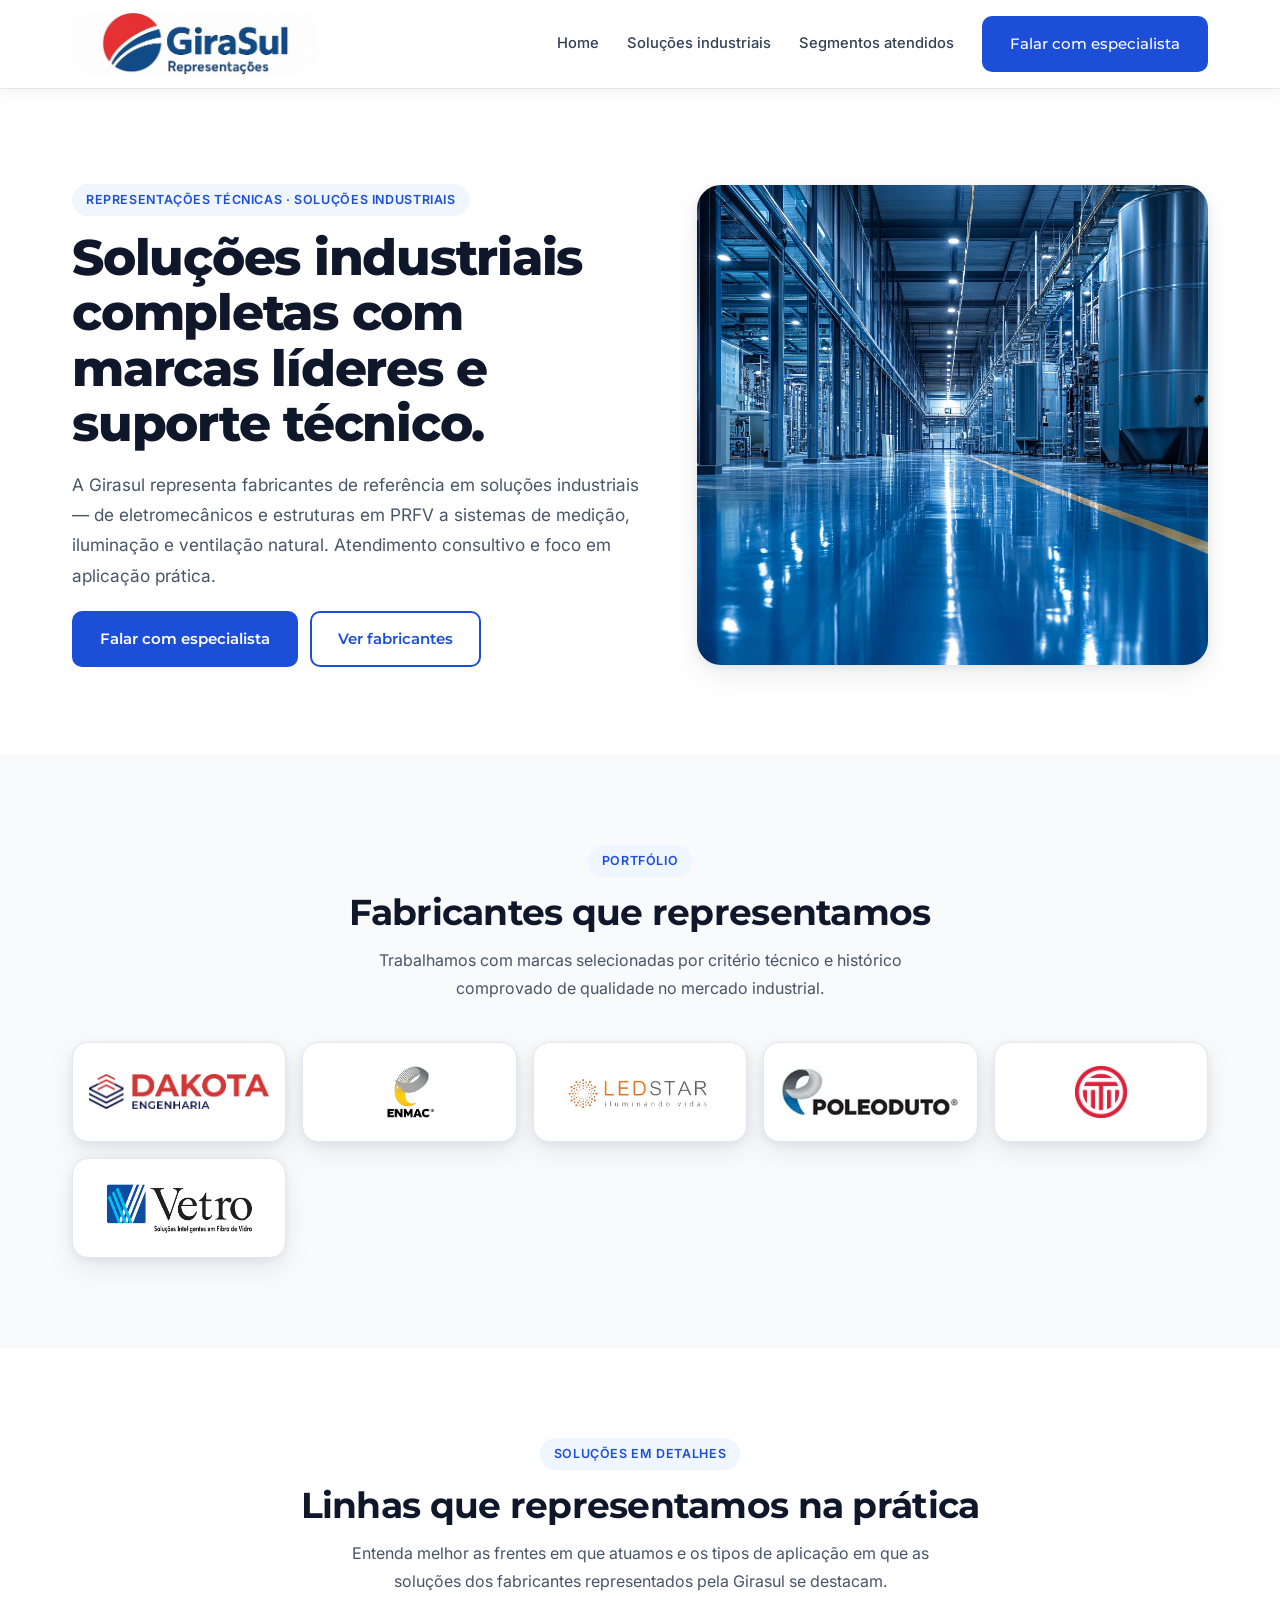
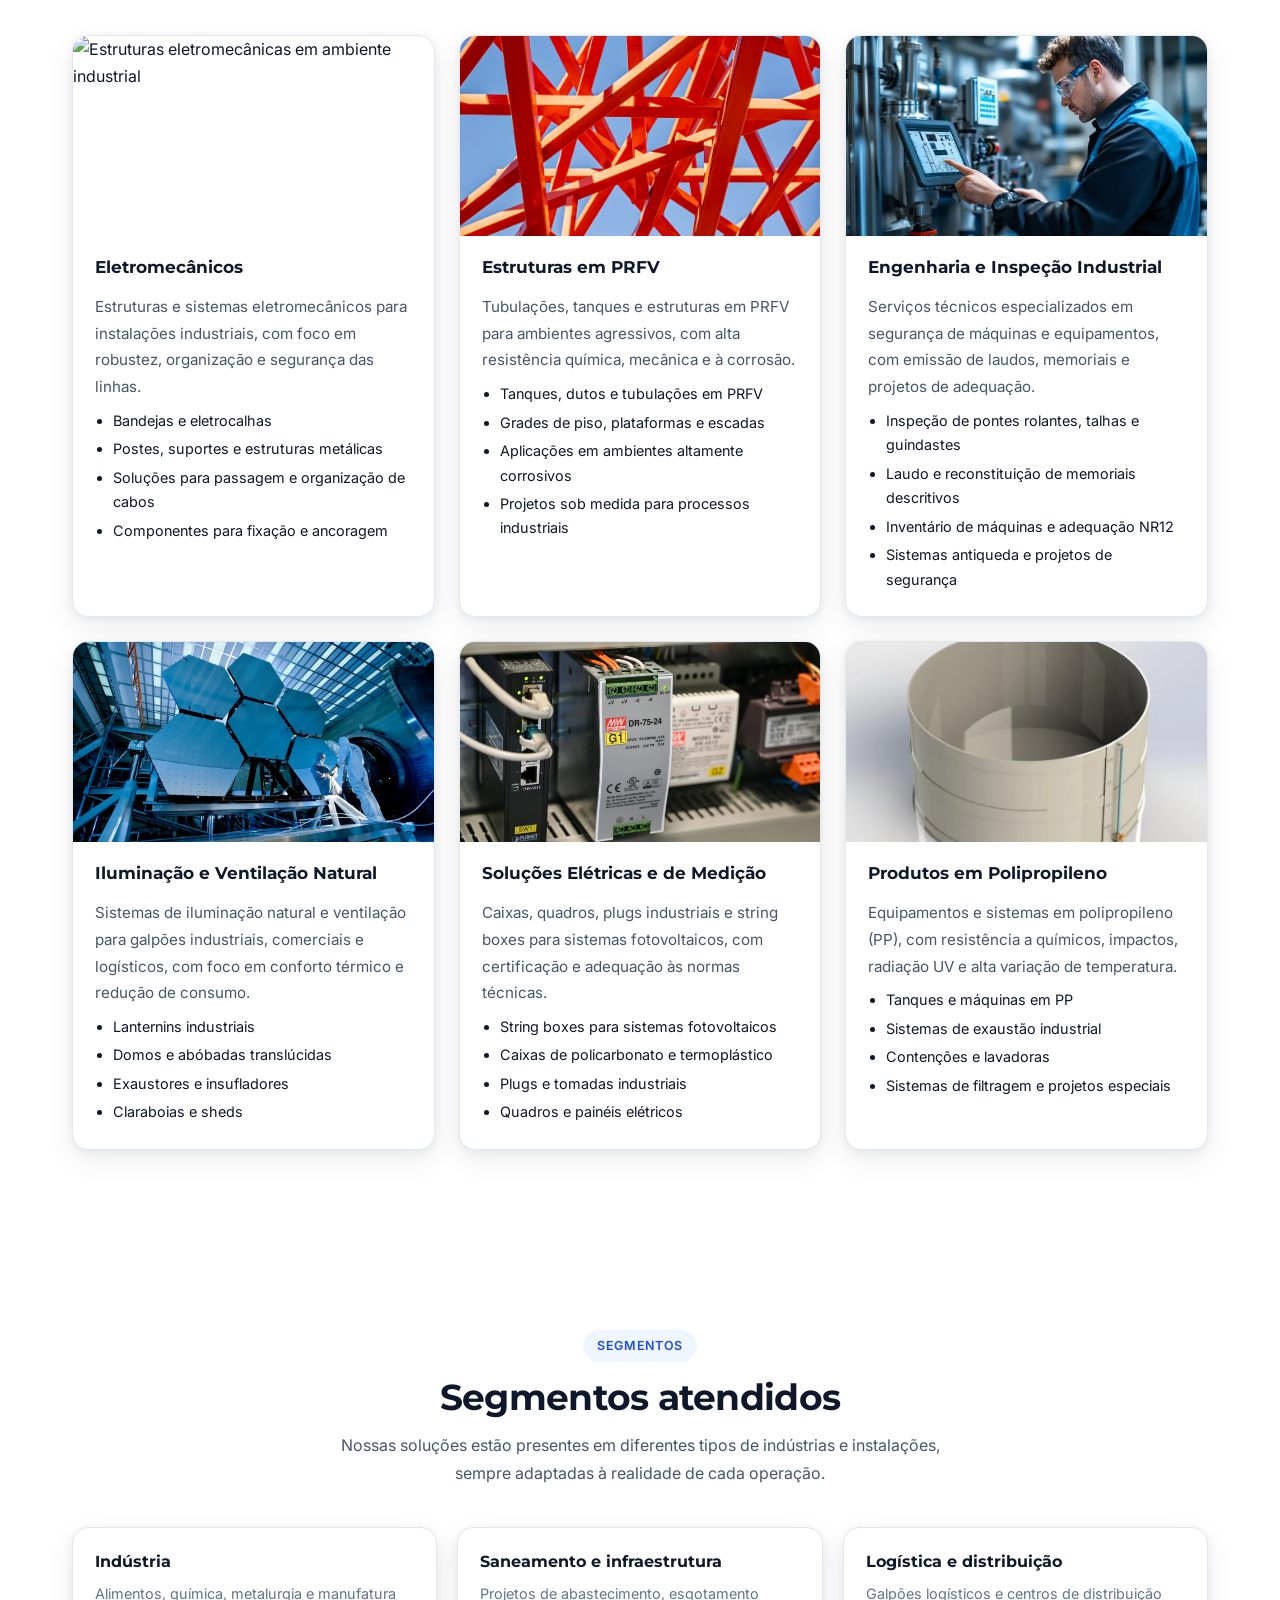
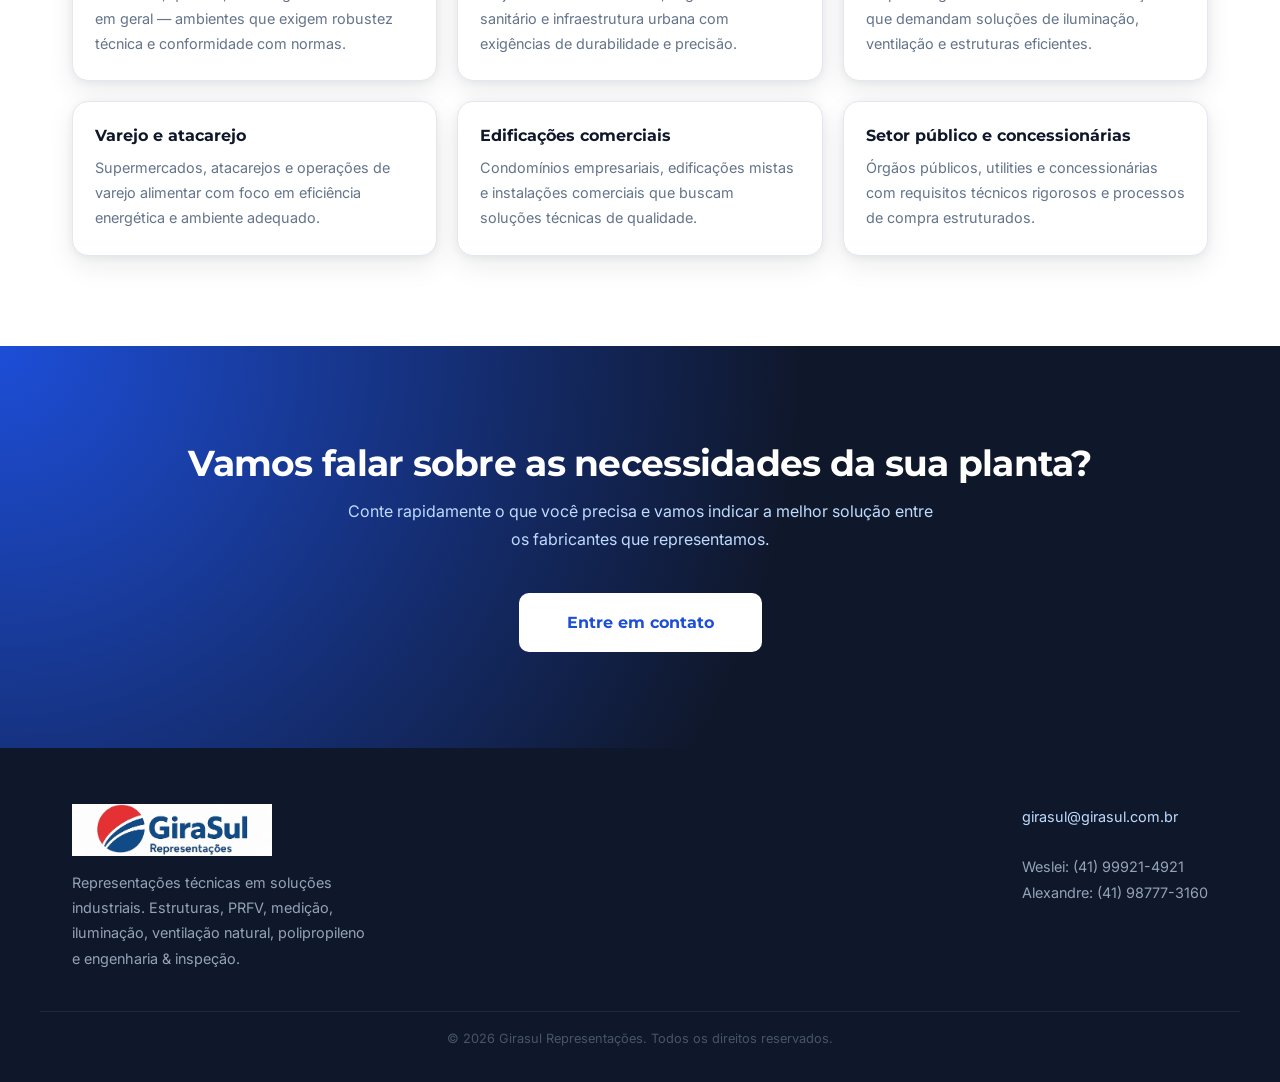
==== commit b9145a3c: "Update solucoes-industriais.html" ====
--- a/solucoes-industriais.html
+++ b/solucoes-industriais.html
@@ -143,7 +143,7 @@
 
           <!-- Card 2: PRFV -->
           <article class="card" id="prfv">
-            <img src="assets/img/ilustracoes/categoria-prfv-estrutura.webp"
+            <img src="assets/img/ilustracoes/categoria-prfv-estruturas.webp"
                  alt="Estruturas industriais em PRFV"
                  class="card-image"
                  loading="lazy">
@@ -345,3 +345,4 @@
 </body>
 </html>
 
+
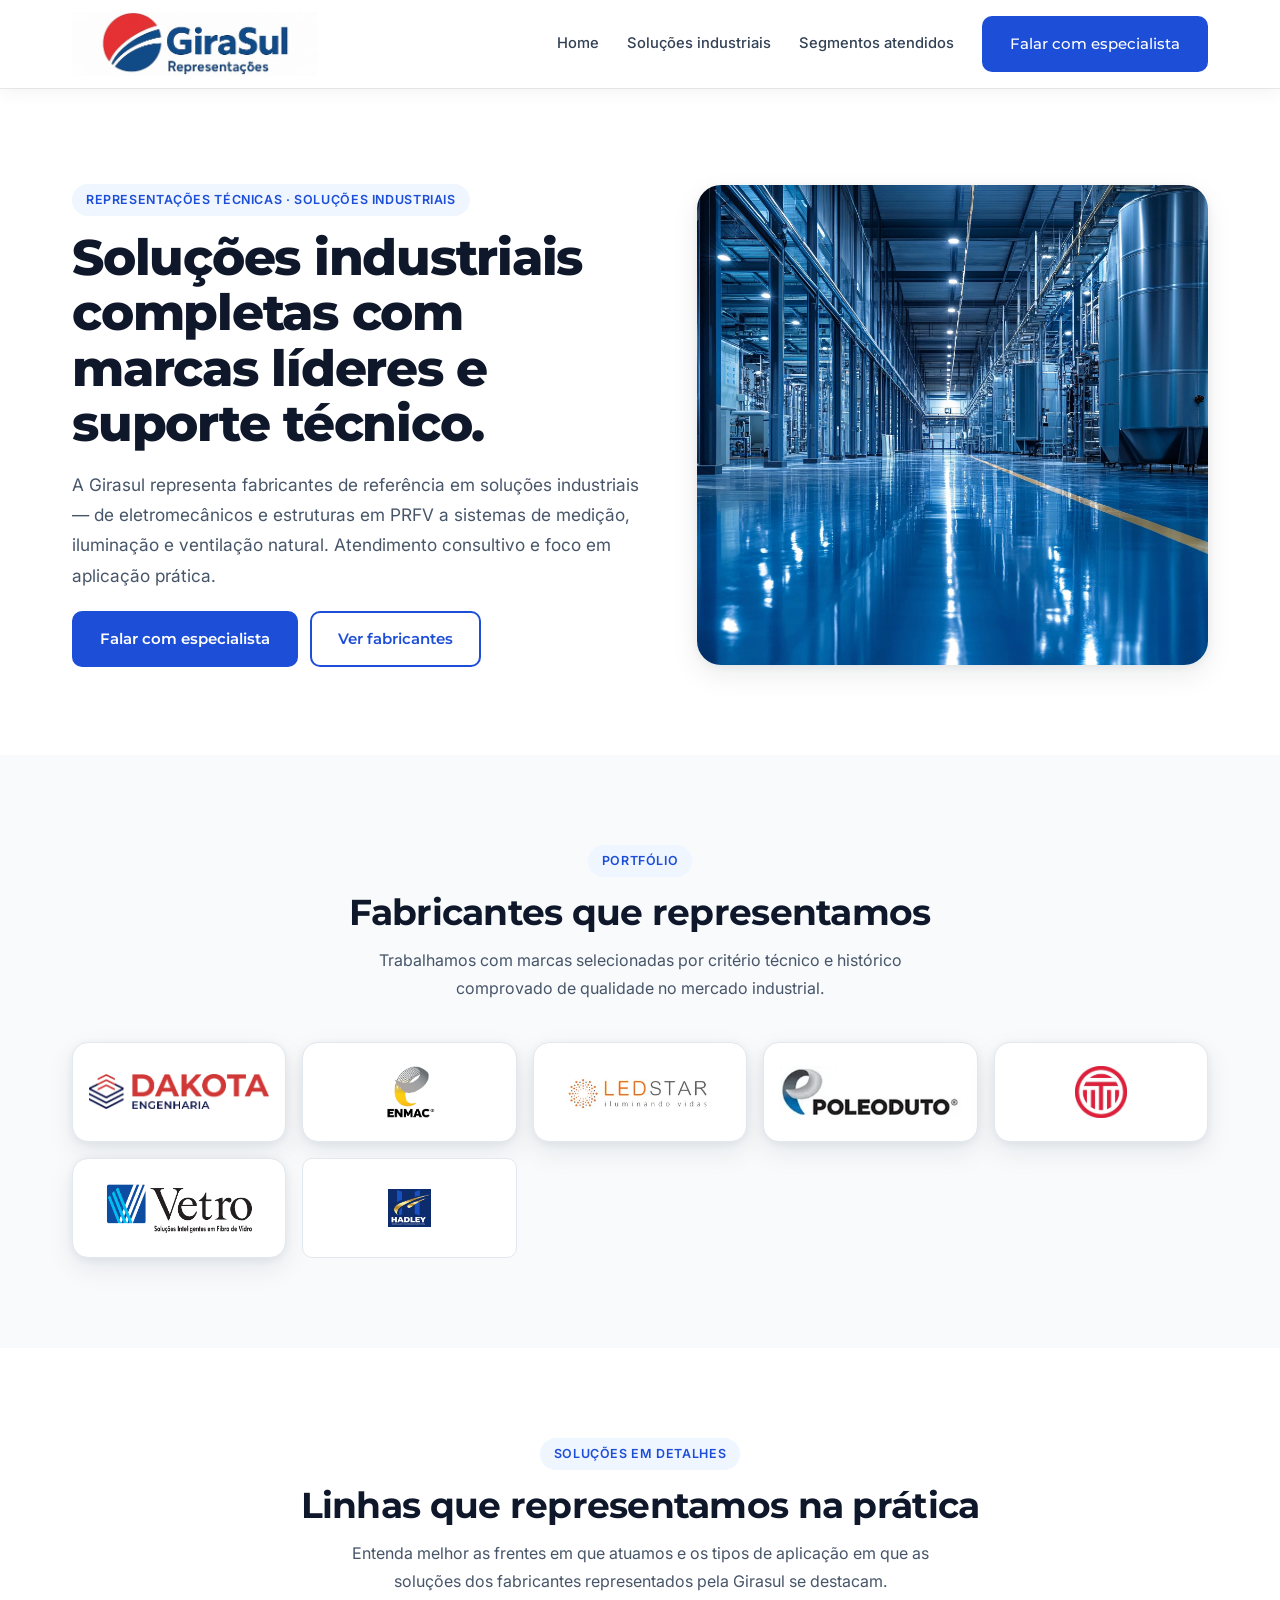
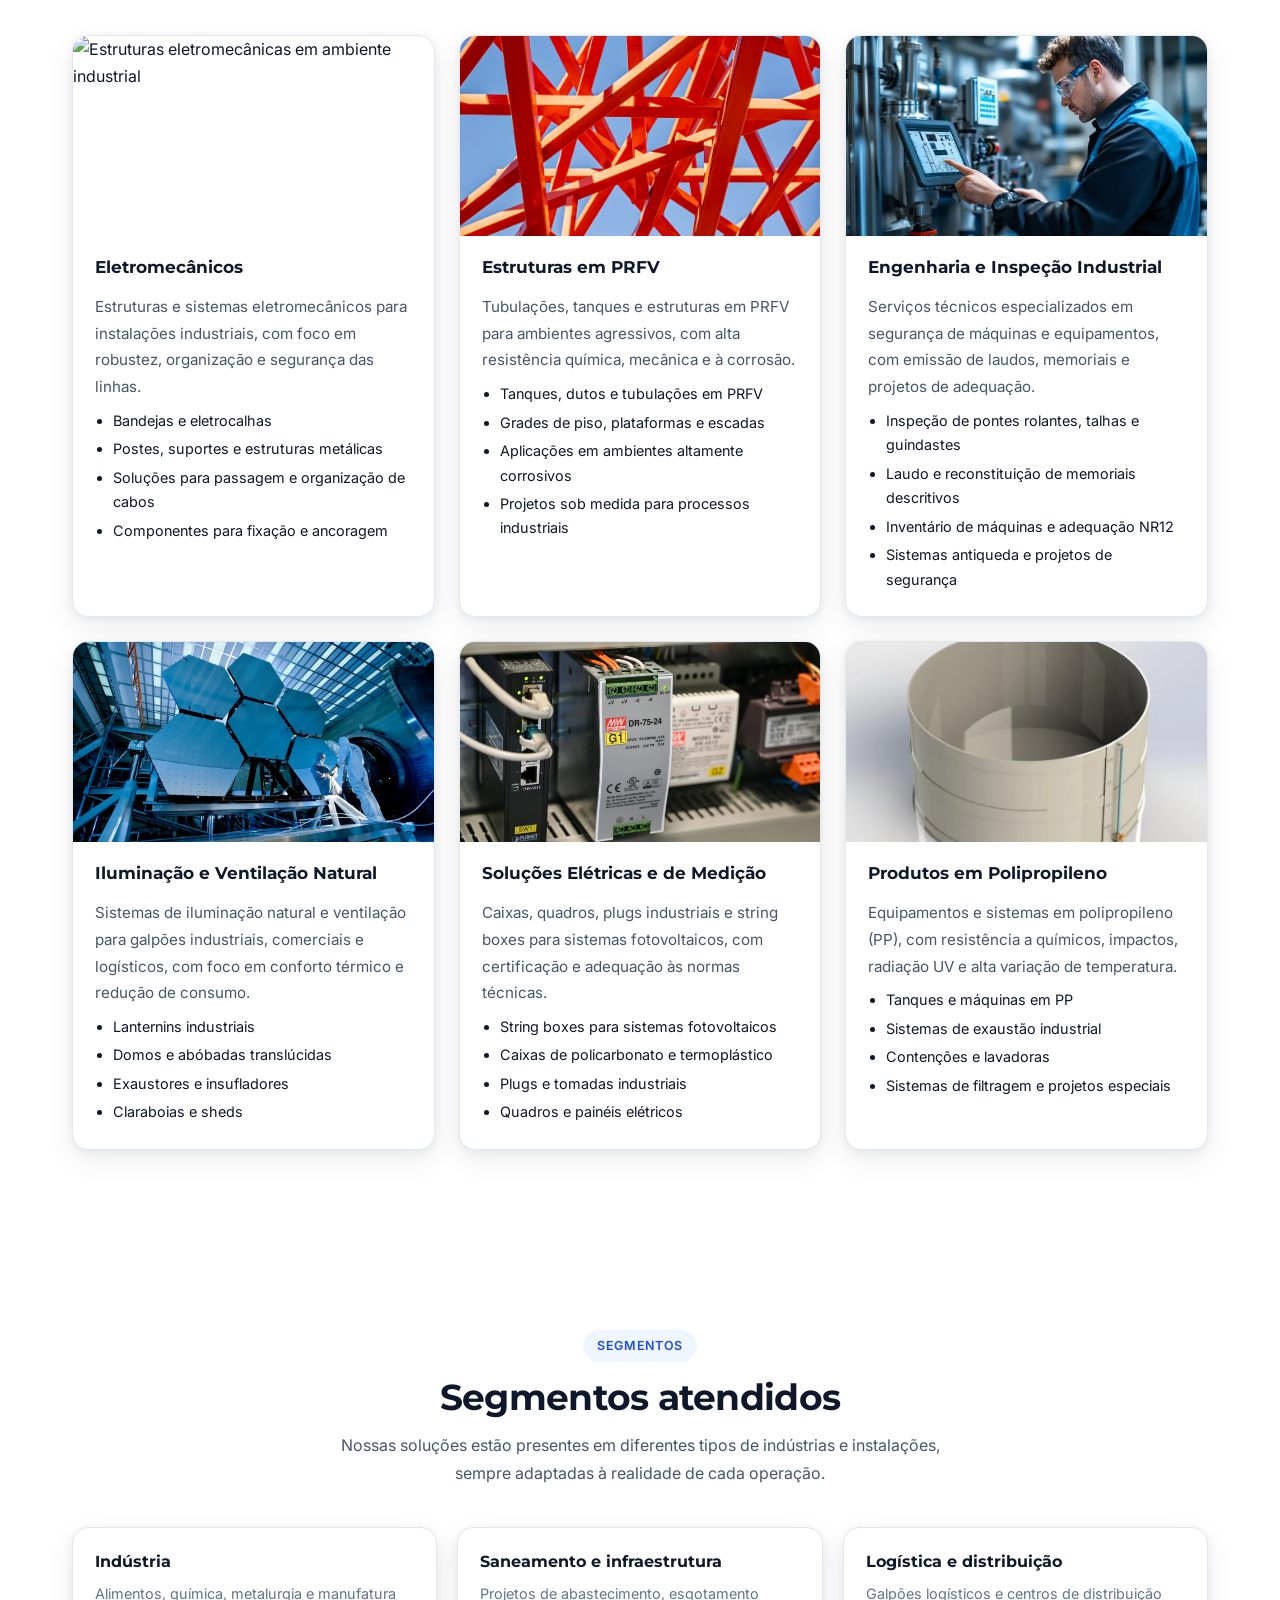
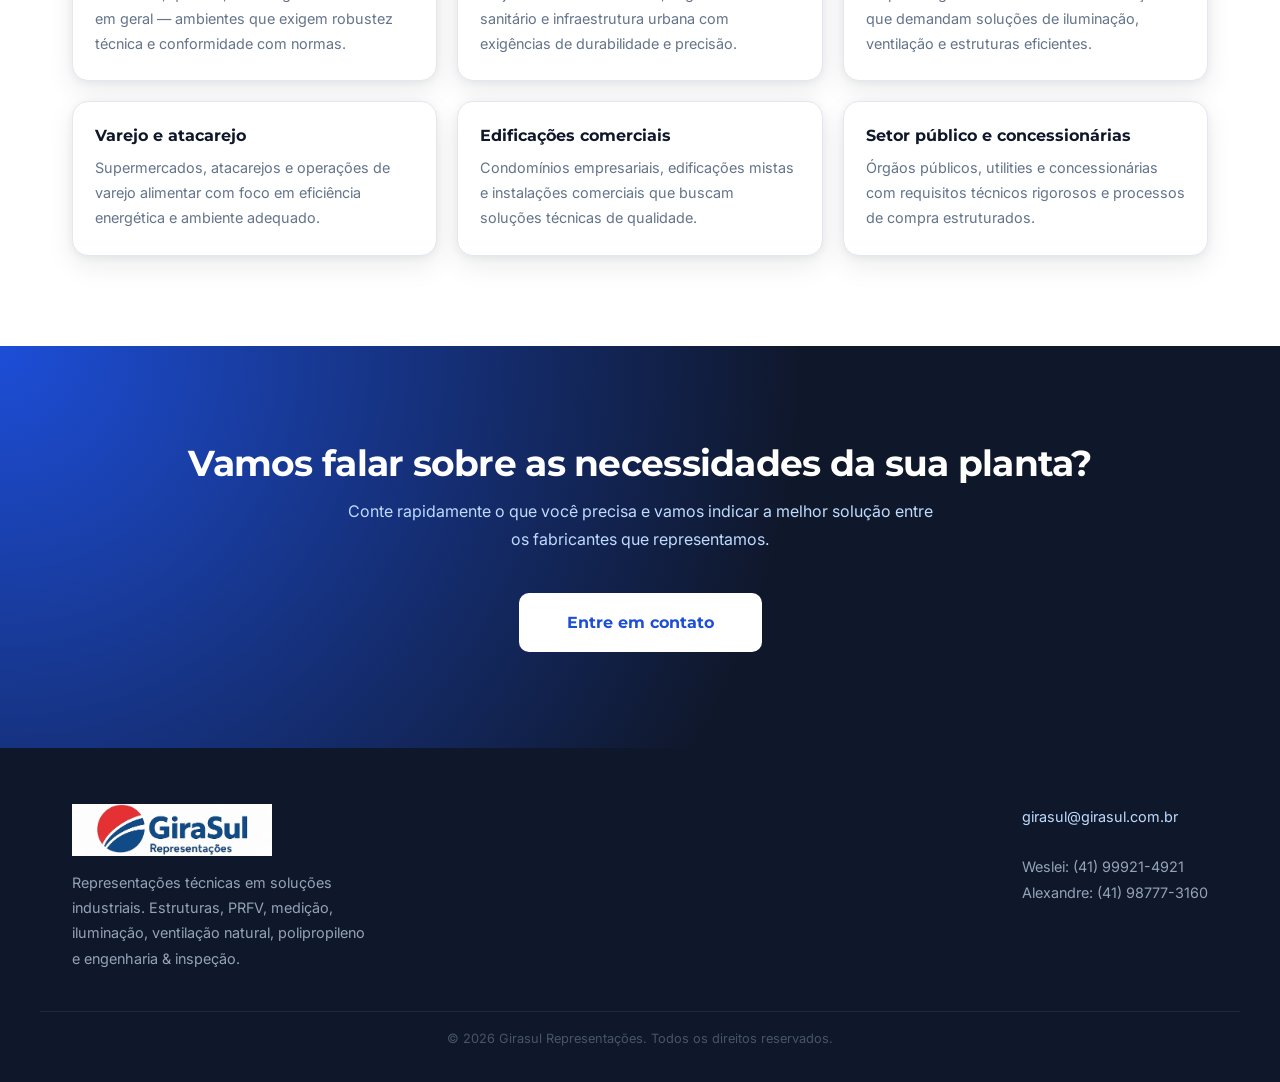
==== commit 18817d0d: "Update solucoes-industriais.html" ====
--- a/solucoes-industriais.html
+++ b/solucoes-industriais.html
@@ -103,6 +103,9 @@
           <div class="fab-card">
             <img src="assets/img/logos/logo-vetro.webp" alt="Vetro" />
           </div>
+          <div class="logo-item">
+            <img src="assets/img/logos/logo-hadley.webp" alt="Hadley">
+          </div>
         </div>
       </div>
     </section>
@@ -346,3 +349,4 @@
 </html>
 
 
+
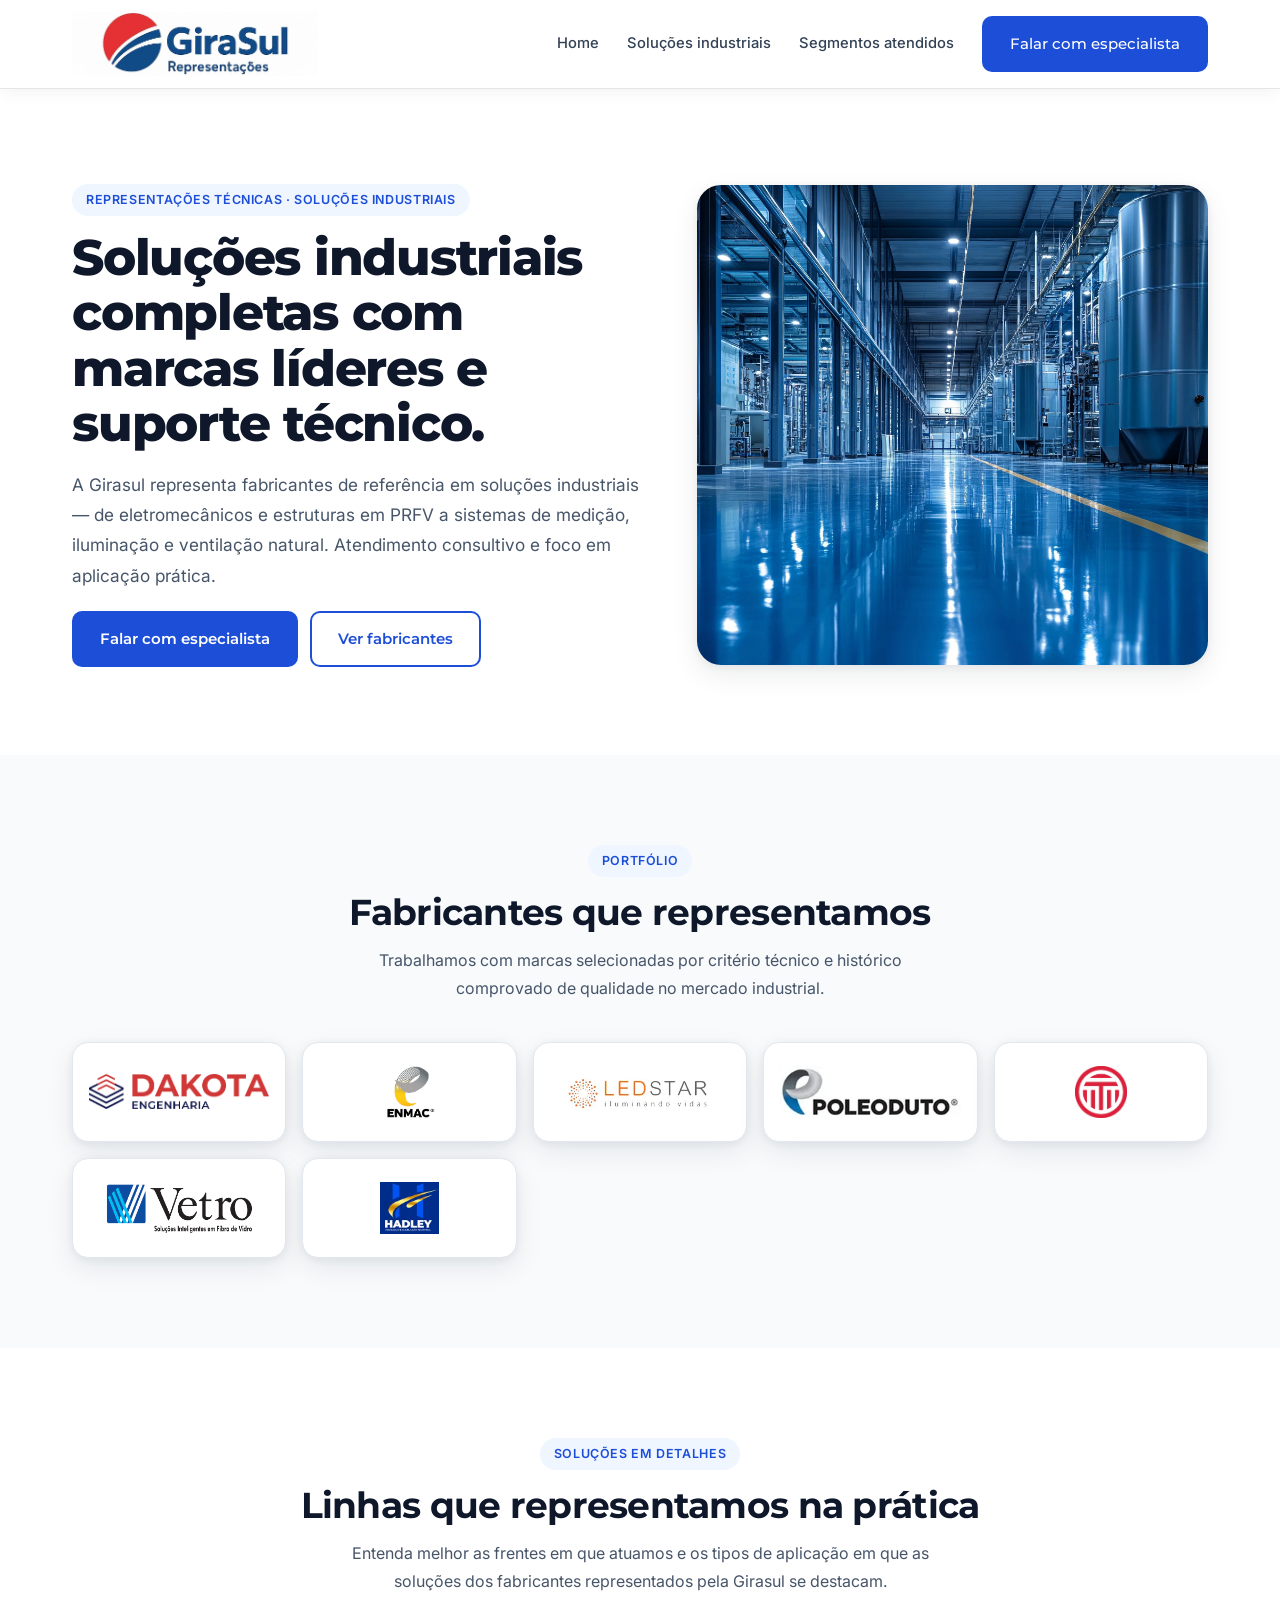
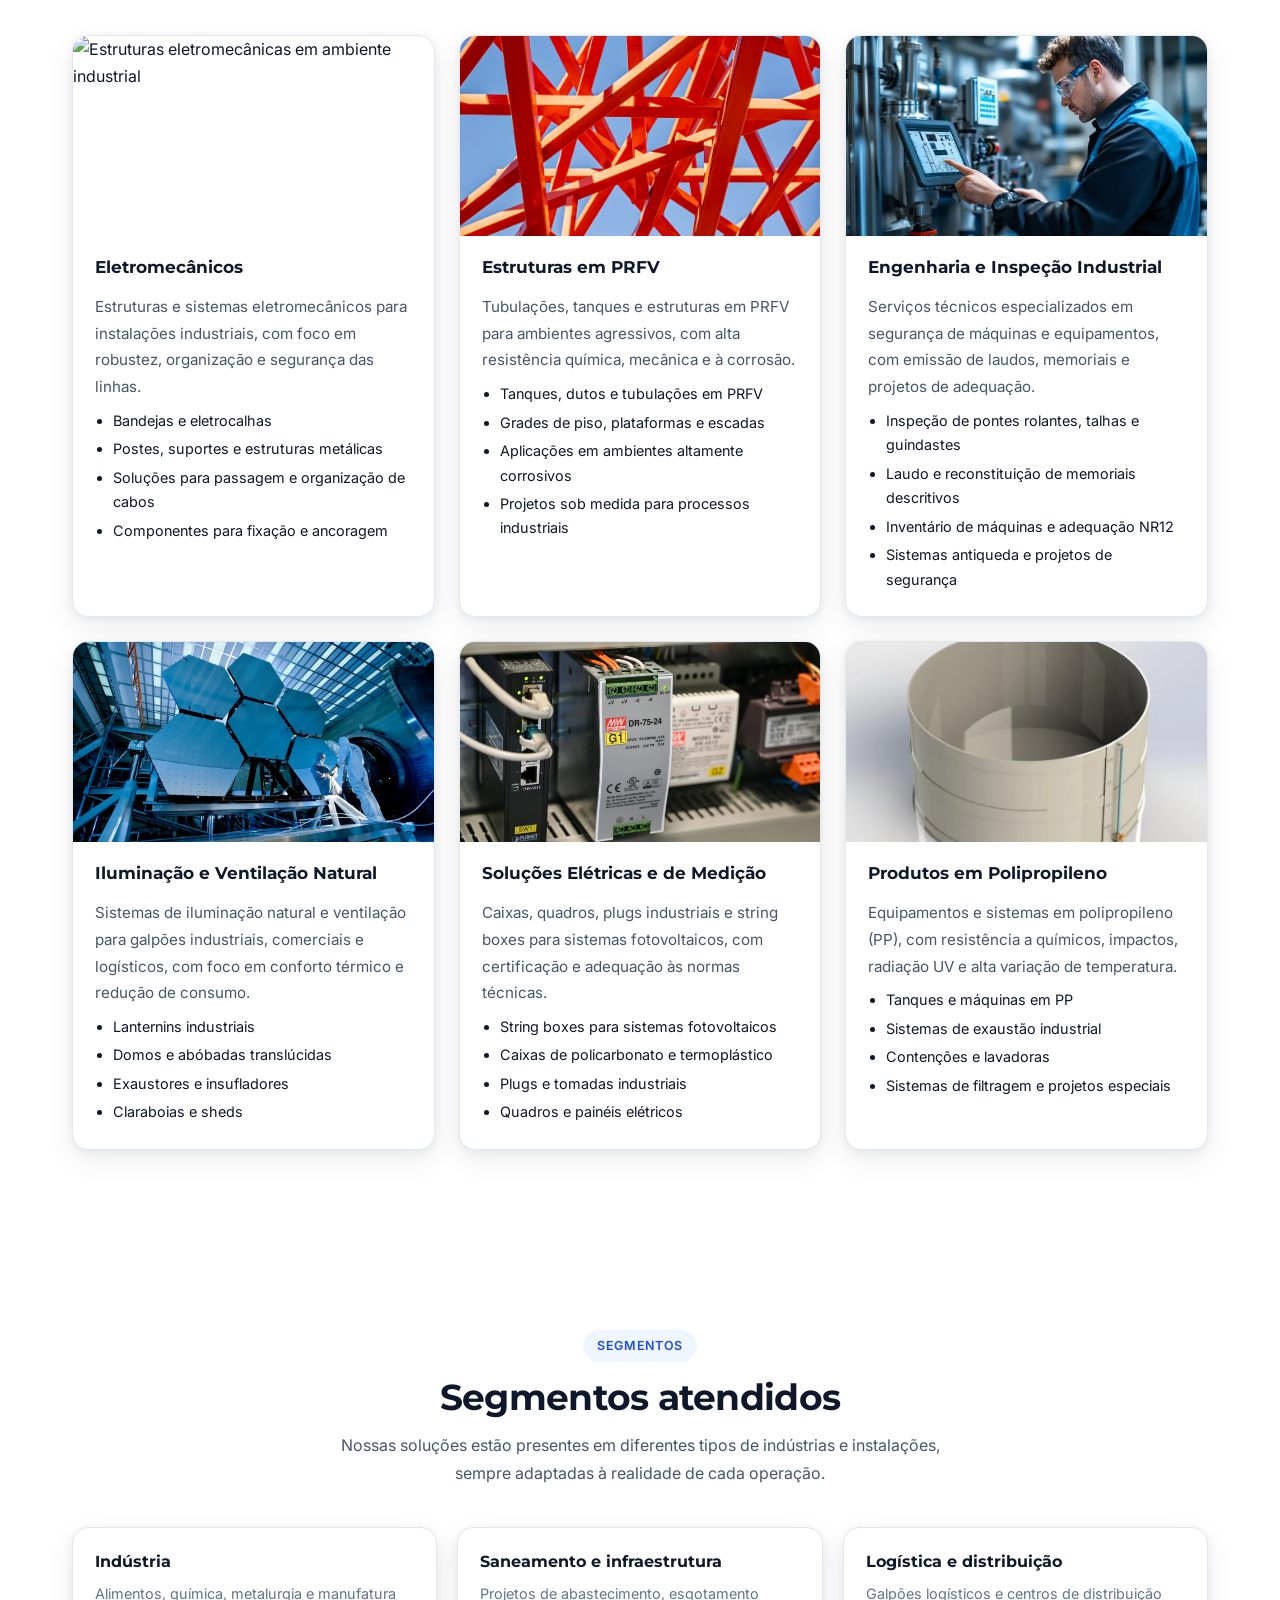
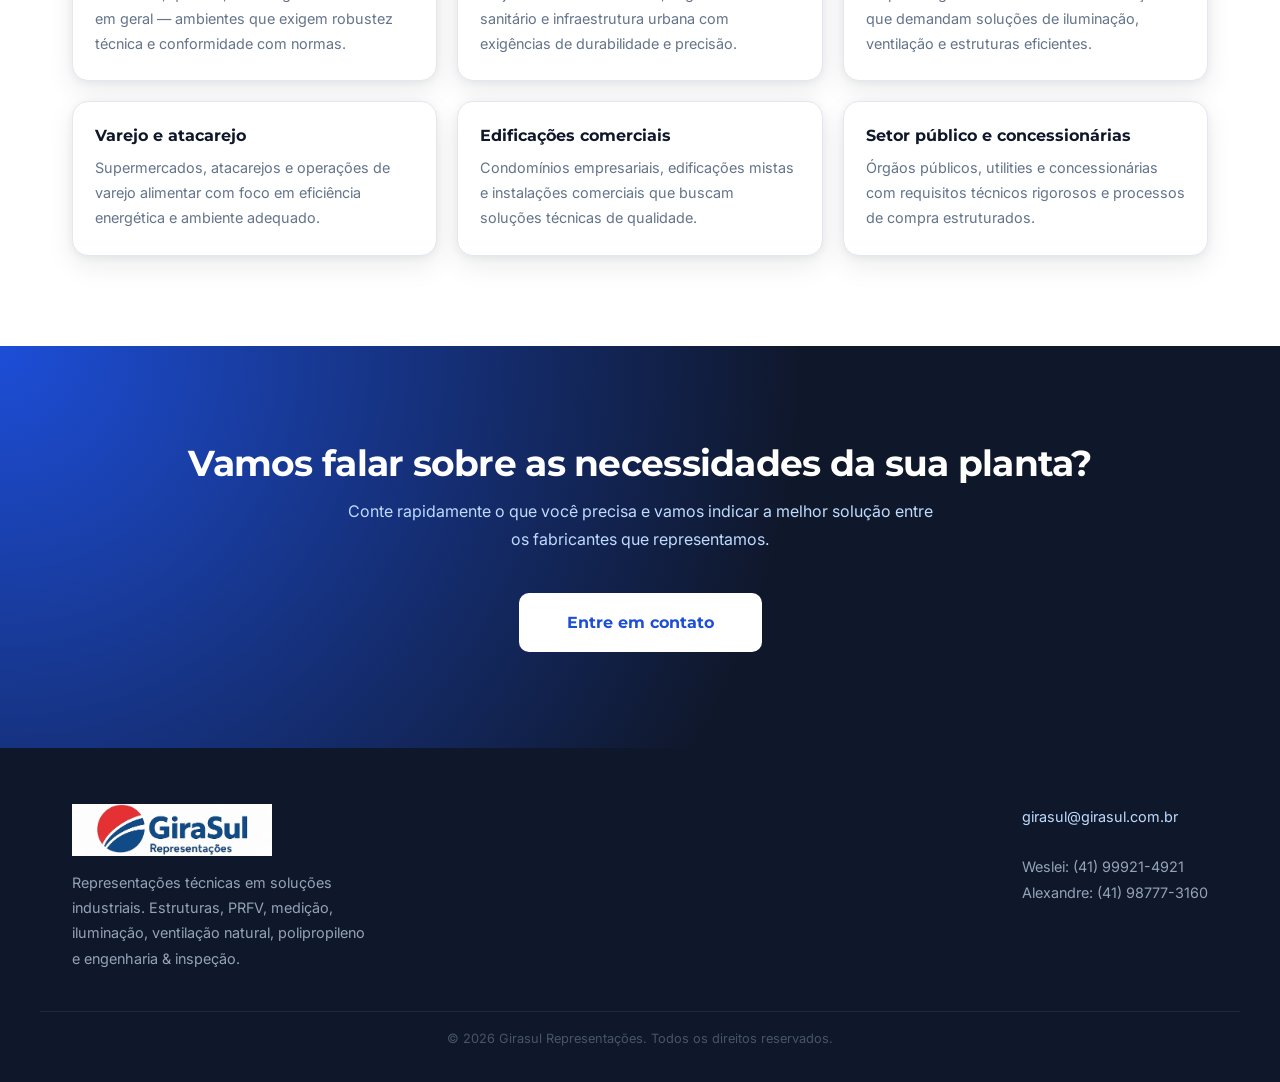
==== commit e00de7a5: "Update solucoes-industriais.html" ====
--- a/solucoes-industriais.html
+++ b/solucoes-industriais.html
@@ -103,8 +103,8 @@
           <div class="fab-card">
             <img src="assets/img/logos/logo-vetro.webp" alt="Vetro" />
           </div>
-          <div class="logo-item">
-            <img src="assets/img/logos/logo-hadley.webp" alt="Hadley">
+          <div class="fab-card">
+            <img src="assets/img/logos/logo-hadley.webp" alt="Hadley"/>
           </div>
         </div>
       </div>
@@ -350,3 +350,5 @@
 
 
 
+
+
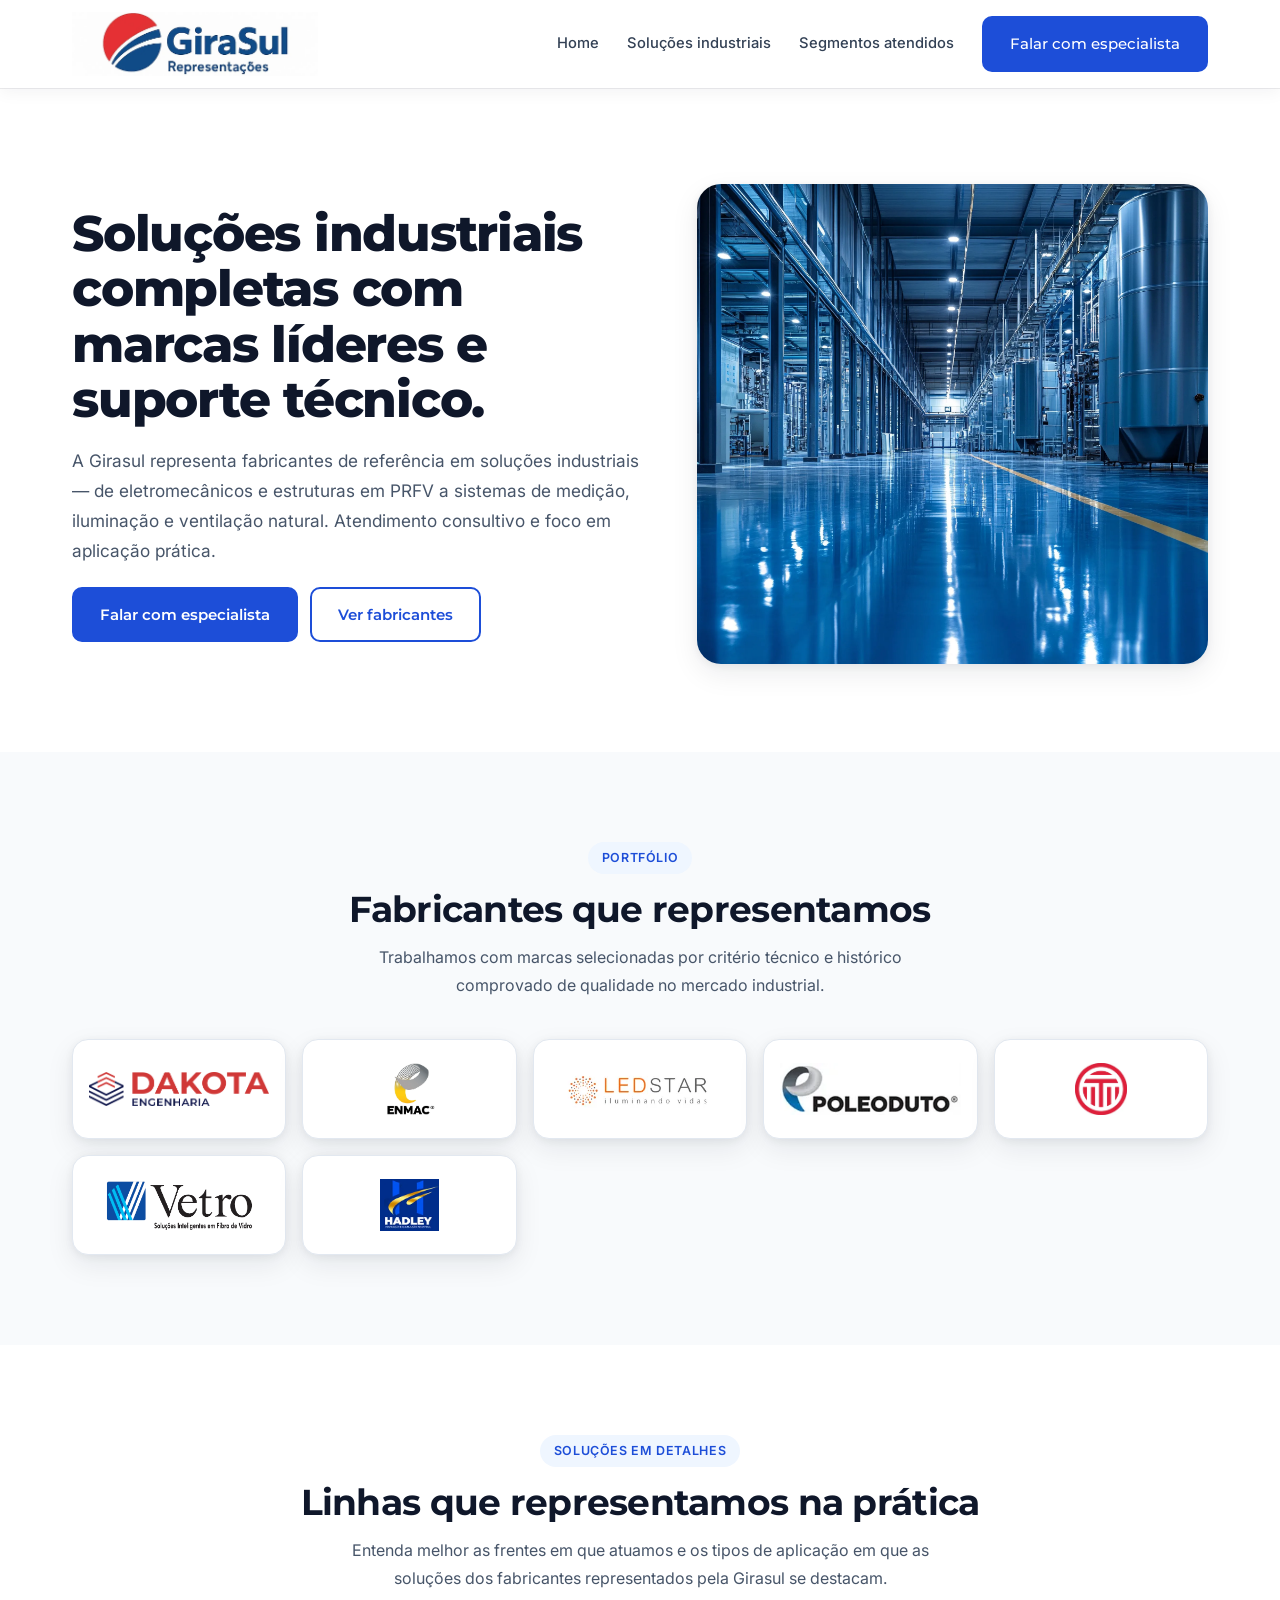
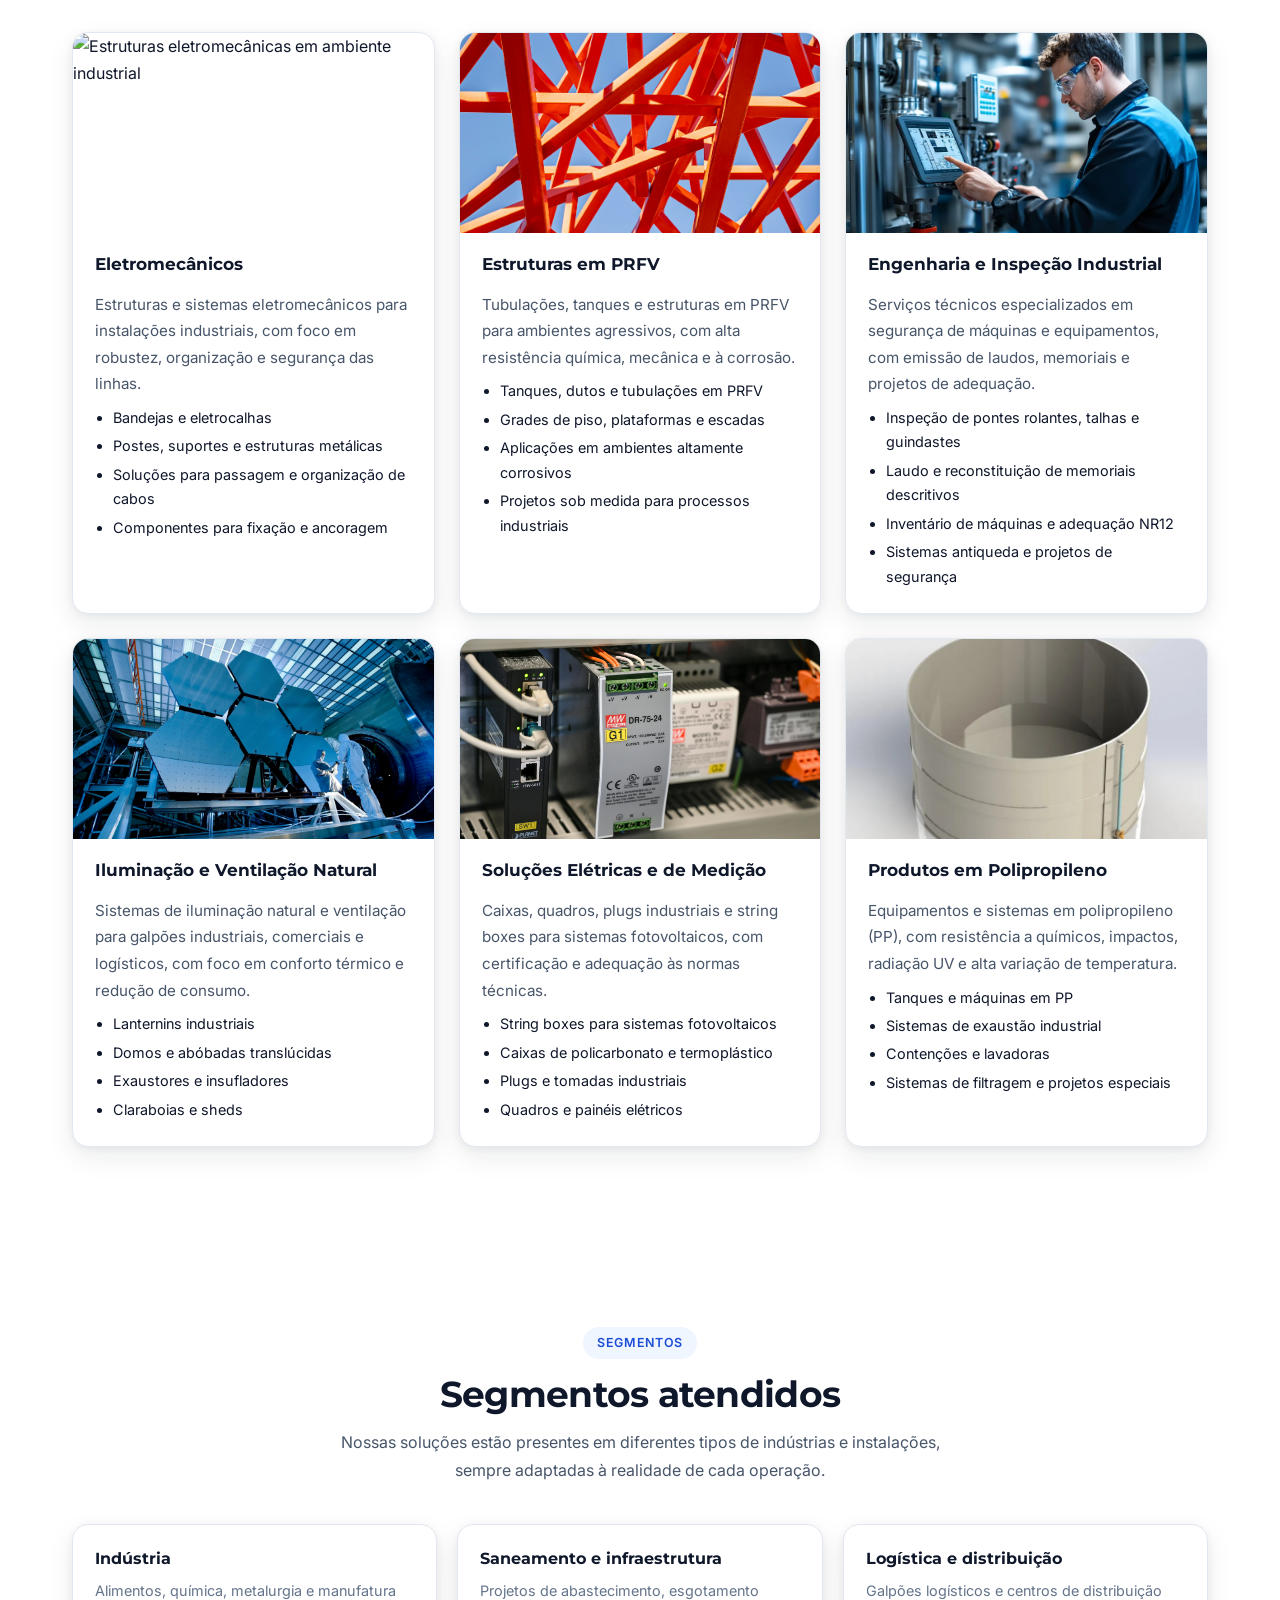
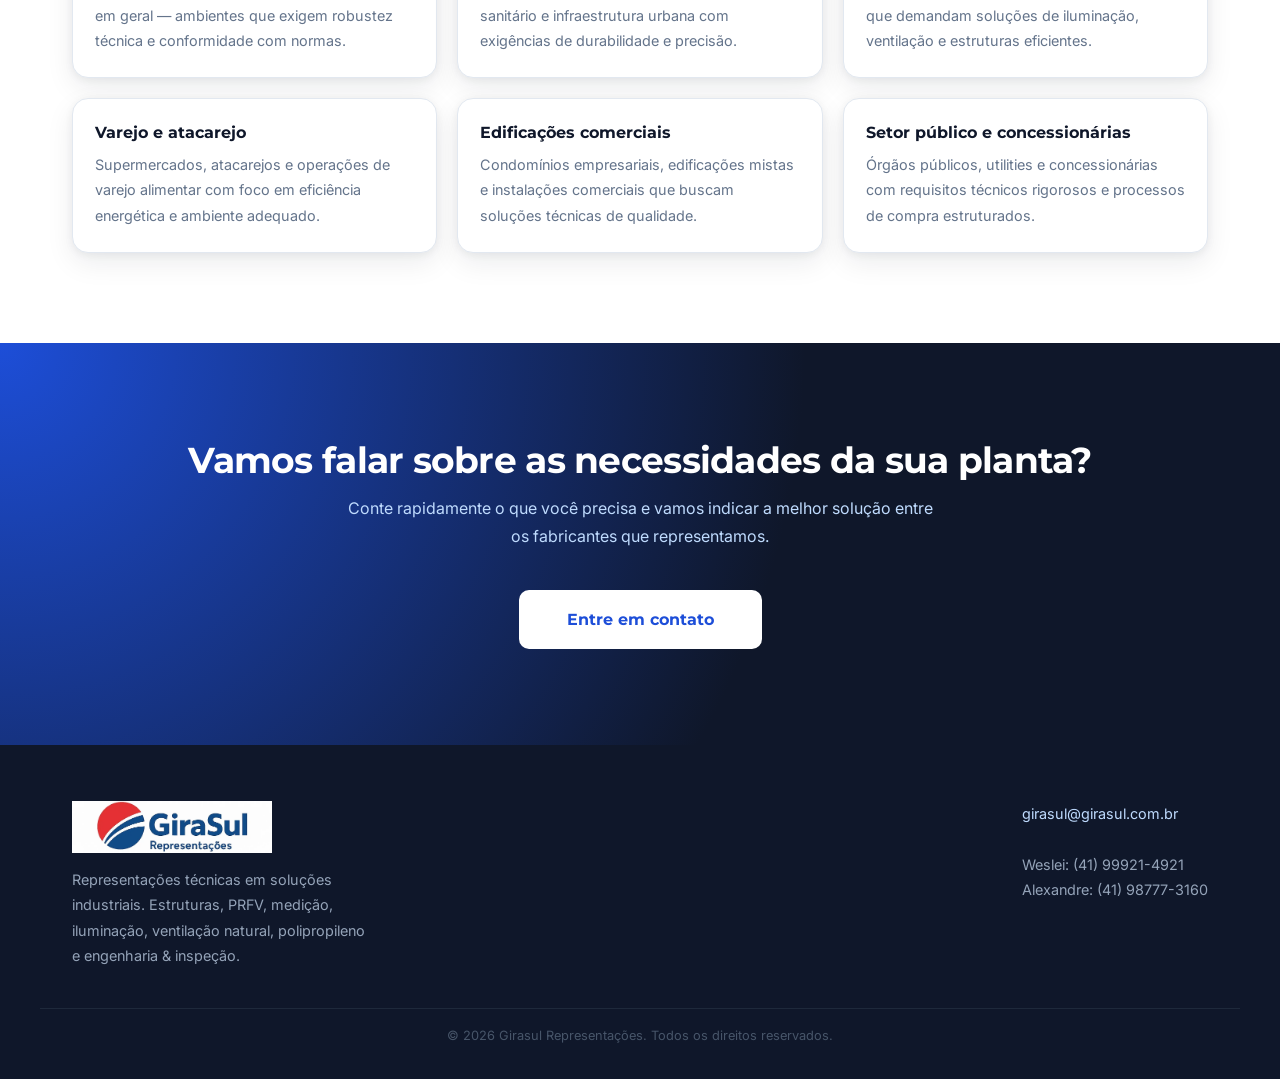
==== commit 8d0b47ff: "Update solucoes-industriais.html" ====
--- a/solucoes-industriais.html
+++ b/solucoes-industriais.html
@@ -44,7 +44,6 @@
     <section class="hero">
       <div class="container hero-grid">
         <div class="hero-text">
-          <p class="badge">Representações Técnicas · Soluções Industriais</p>
           <h1>Soluções industriais completas com marcas líderes e suporte técnico.</h1>
           <p class="lead">
             A Girasul representa fabricantes de referência em soluções industriais —
@@ -352,3 +351,4 @@
 
 
 
+
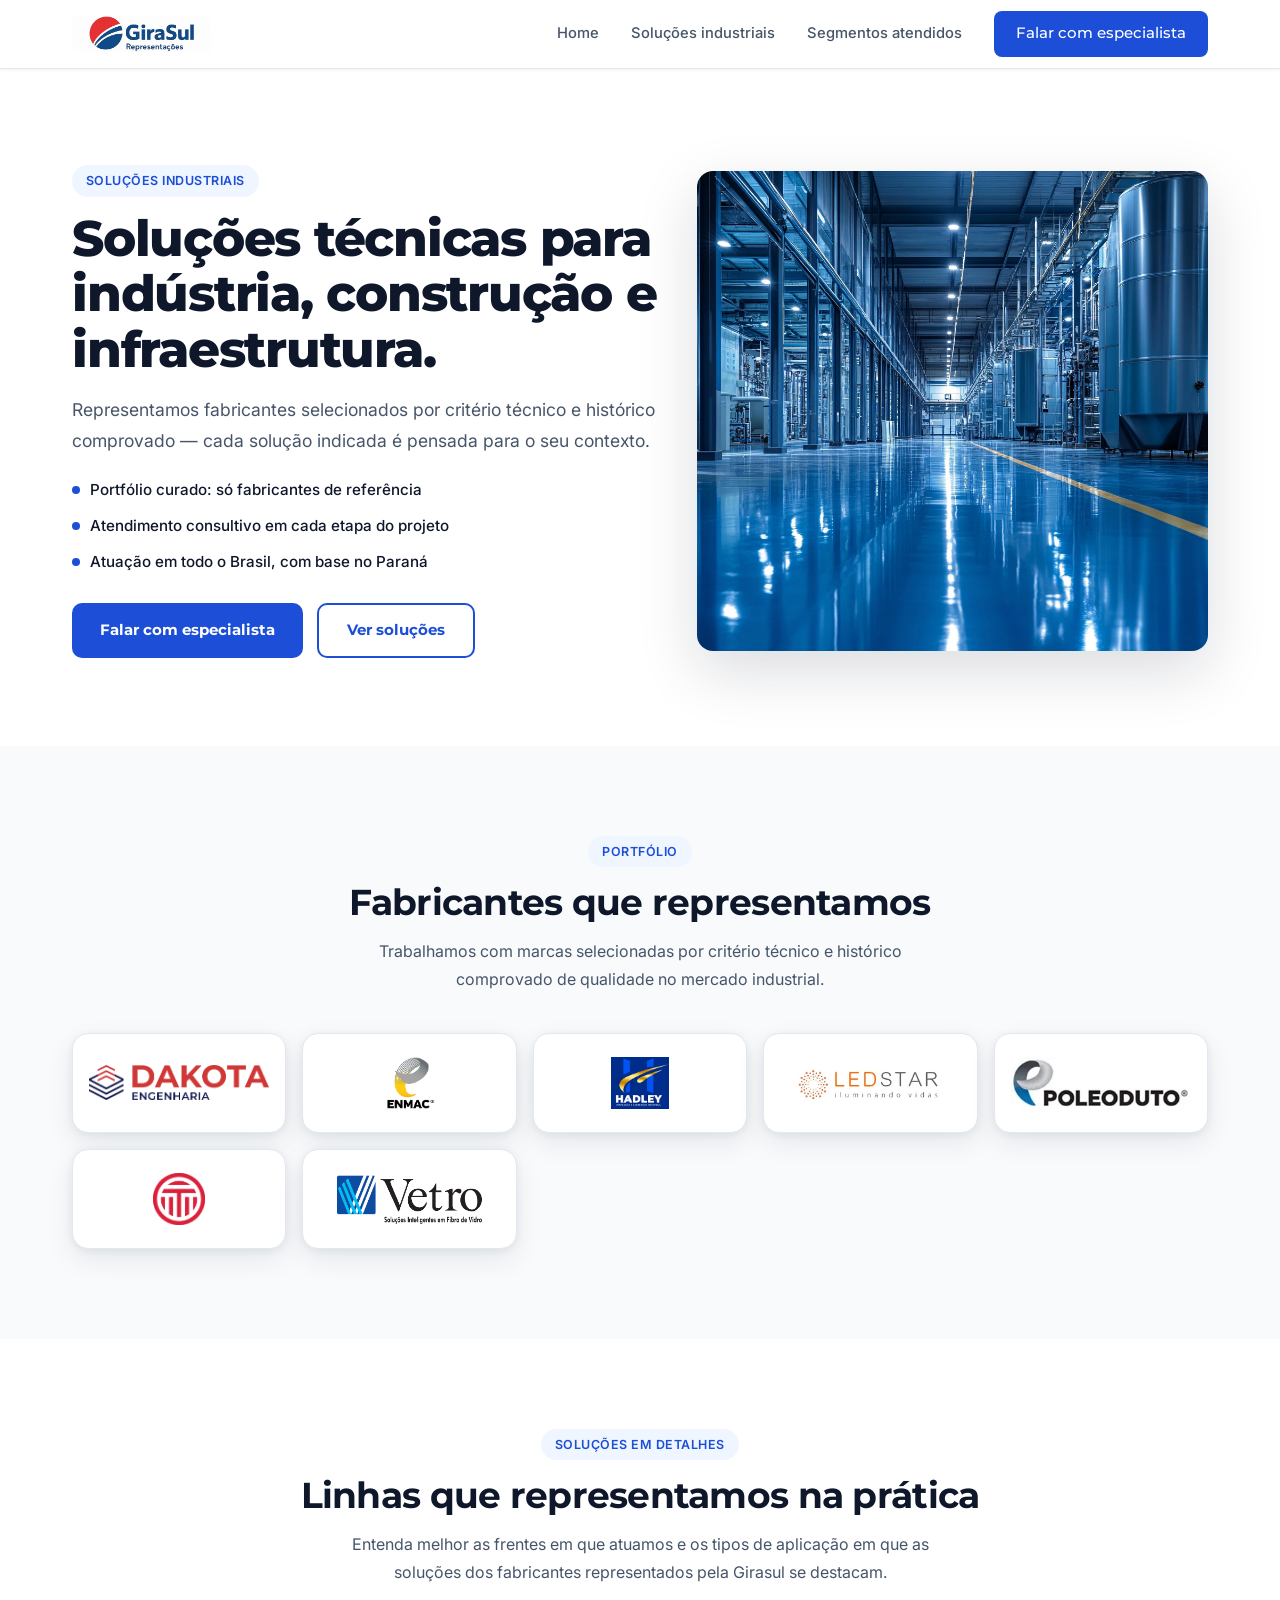
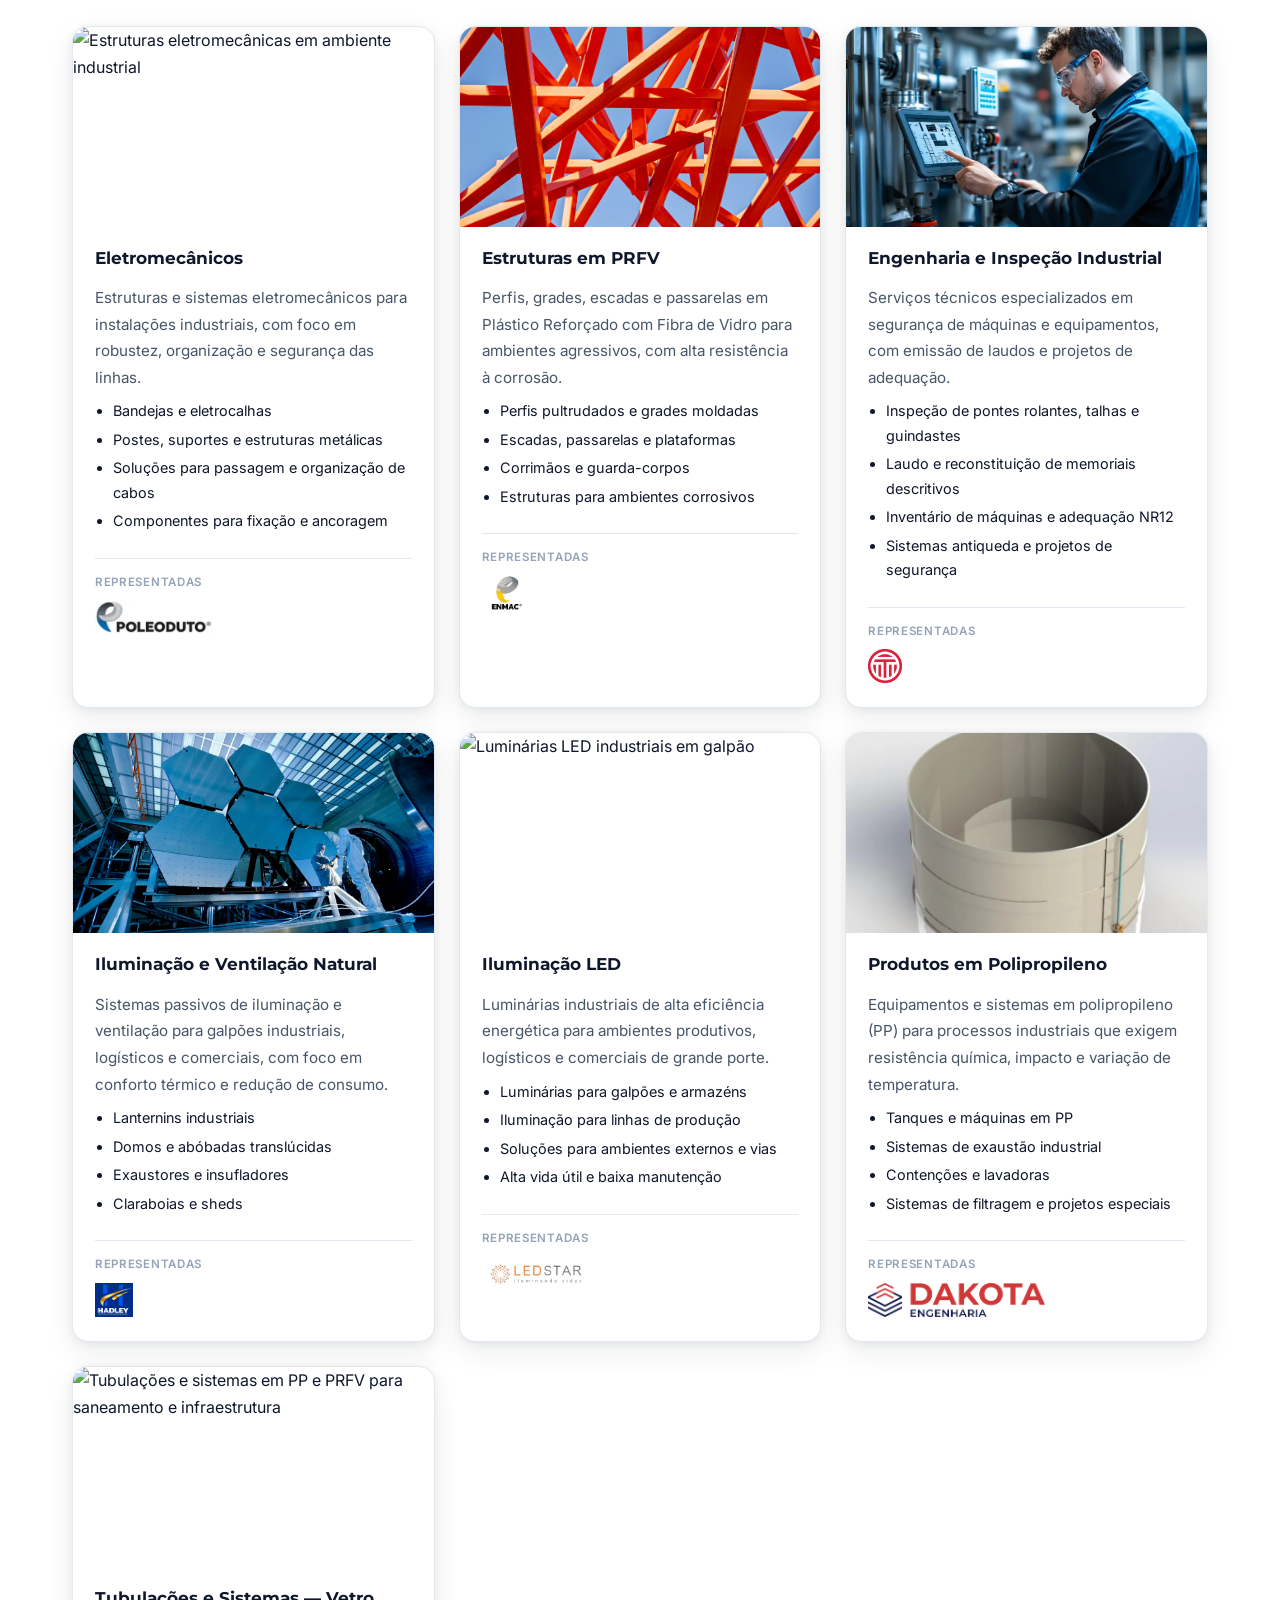
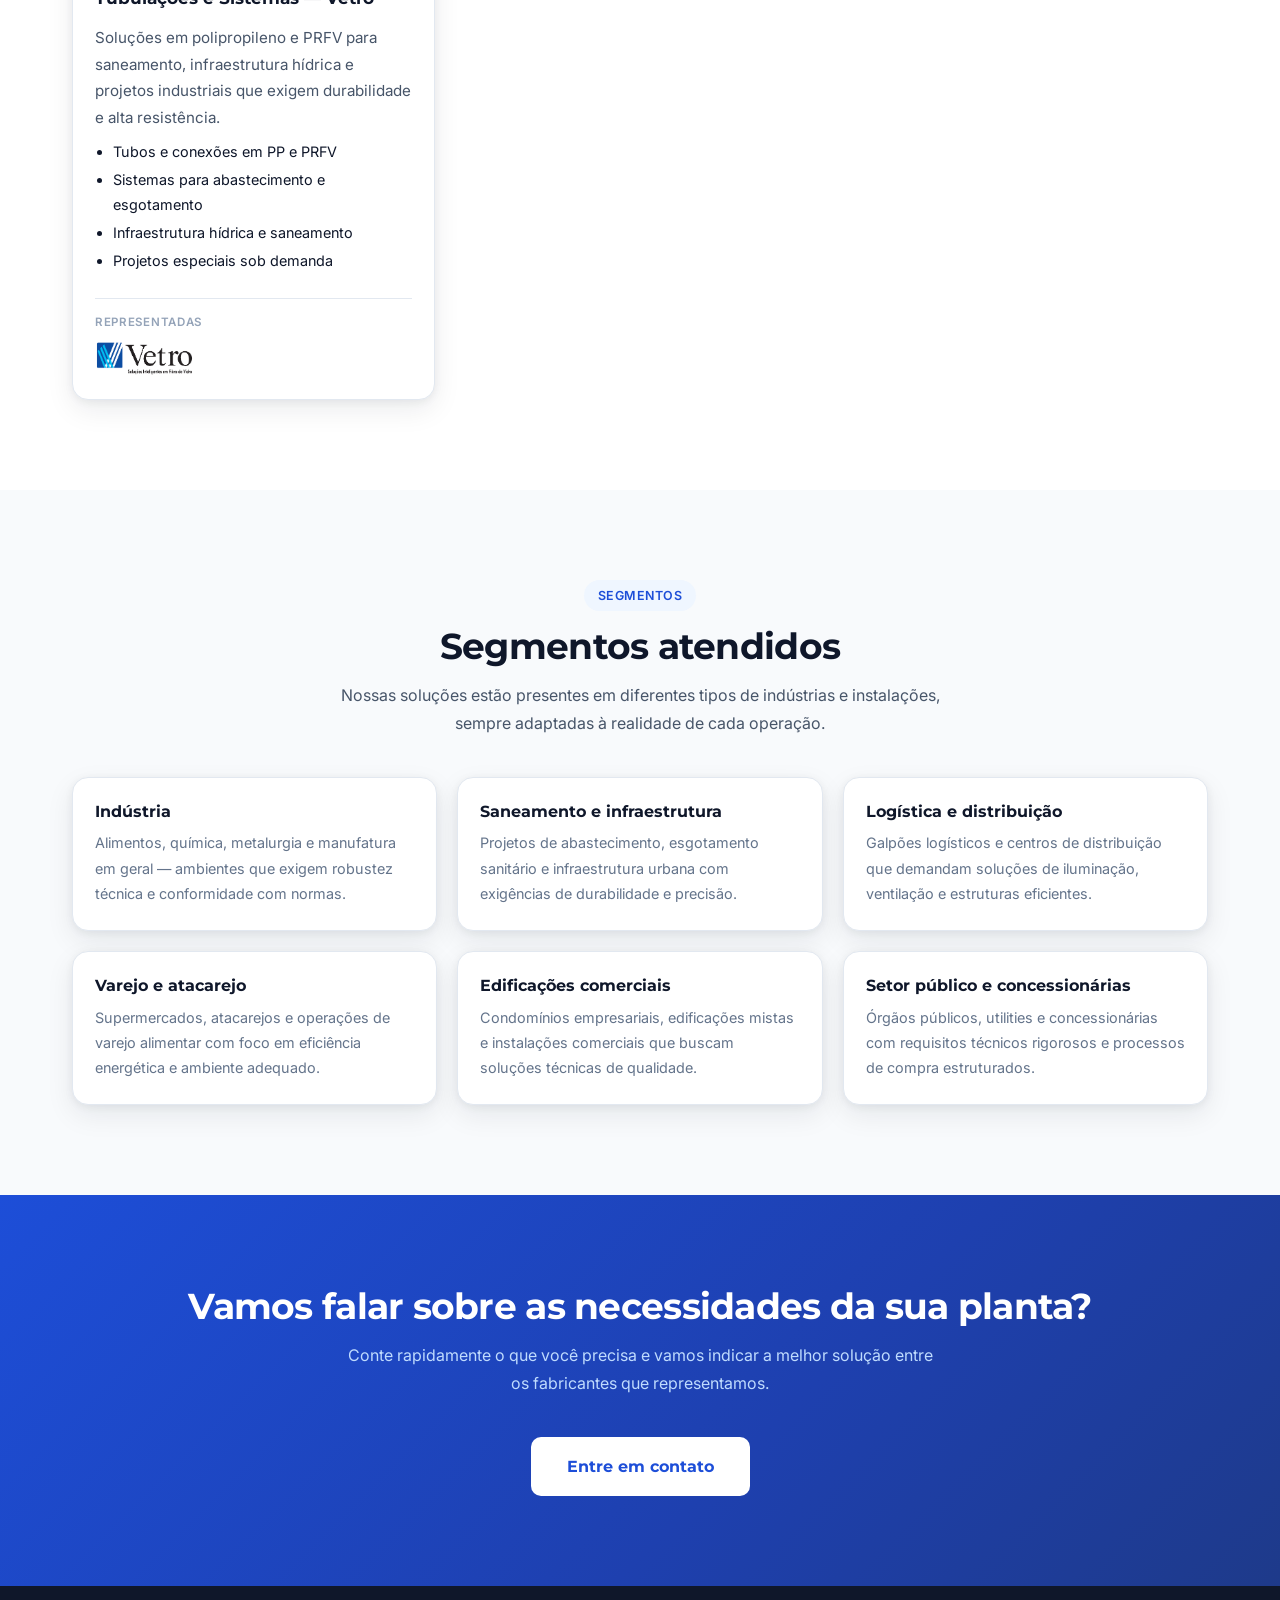
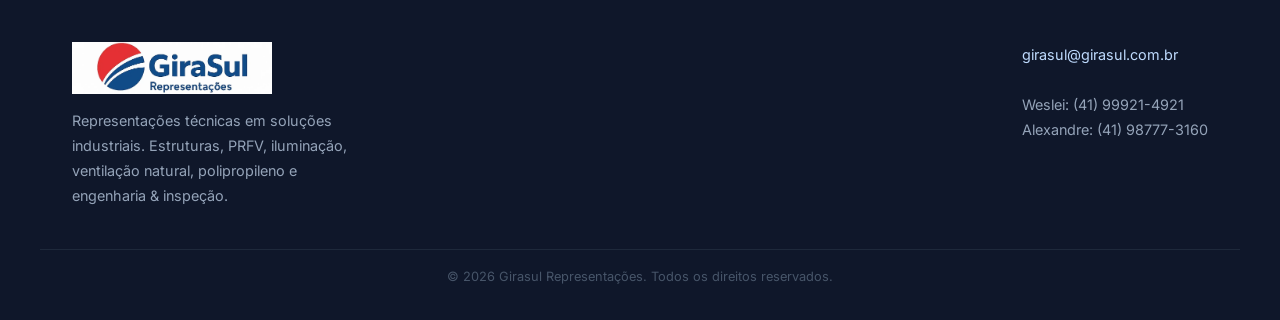
==== commit 513a8d4d: "Update solucoes-industriais.html" ====
--- a/solucoes-industriais.html
+++ b/solucoes-industriais.html
@@ -4,7 +4,7 @@
   <meta charset="utf-8" />
   <meta name="viewport" content="width=device-width, initial-scale=1" />
   <title>Soluções Industriais | Girasul Representações</title>
-  <meta name="description" content="Soluções industriais em eletromecânicos, PRFV, engenharia e inspeção, iluminação e ventilação natural, medição de água e gás, soluções elétricas e produtos em polipropileno.">
+  <meta name="description" content="Soluções industriais em eletromecânicos, PRFV, engenharia e inspeção, iluminação e ventilação natural, iluminação LED, polipropileno e Vetro.">
   <meta name="robots" content="index, follow" />
   <link rel="canonical" href="https://site-girasul.vercel.app/solucoes-industriais.html" />
   <link rel="preconnect" href="https://fonts.googleapis.com" />
@@ -44,12 +44,17 @@
     <section class="hero">
       <div class="container hero-grid">
         <div class="hero-text">
-          <h1>Soluções industriais completas com marcas líderes e suporte técnico.</h1>
+          <p class="badge">Soluções Industriais</p>
+          <h1>Soluções técnicas para indústria, construção e infraestrutura.</h1>
           <p class="lead">
-            A Girasul representa fabricantes de referência em soluções industriais —
-            de eletromecânicos e estruturas em PRFV a sistemas de medição, iluminação
-            e ventilação natural. Atendimento consultivo e foco em aplicação prática.
+            Representamos fabricantes selecionados por critério técnico e histórico
+            comprovado — cada solução indicada é pensada para o seu contexto.
           </p>
+          <ul class="hero-list">
+            <li>Portfólio curado: só fabricantes de referência</li>
+            <li>Atendimento consultivo em cada etapa do projeto</li>
+            <li>Atuação em todo o Brasil, com base no Paraná</li>
+          </ul>
           <div class="hero-ctas">
             <a href="https://wa.me/5541999214921?text=Ol%C3%A1%2C%20vim%20pelo%20site%20da%20Girasul%20e%20gostaria%20de%20falar%20sobre%20solu%C3%A7%C3%B5es%20industriais."
                class="btn btn-primary"
@@ -57,21 +62,19 @@
                rel="noopener">
               Falar com especialista
             </a>
-            <a href="#fabricantes" class="btn btn-outline">
-              Ver fabricantes
-            </a>
+            <a href="#solucoes" class="btn btn-outline">Ver soluções</a>
           </div>
         </div>
         <div class="hero-visual">
           <img src="assets/img/ilustracoes/hero-industrial-girasul.webp"
-               alt="Ambiente industrial moderno com linhas de produção e estruturas metálicas"
+               alt="Soluções industriais Girasul"
                class="hero-image" />
         </div>
       </div>
     </section>
 
     <!-- FABRICANTES -->
-    <section class="section section-soft" id="fabricantes">
+    <section class="section section-soft">
       <div class="container">
         <div class="section-header text-center">
           <p class="badge">Portfólio</p>
@@ -81,9 +84,7 @@
             comprovado de qualidade no mercado industrial.
           </p>
         </div>
-
         <div class="fab-grid">
-          <!-- Beam, LAO e Strahl foram removidos -->
           <div class="fab-card">
             <img src="assets/img/logos/logo-dakota.webp" alt="Dakota Engenharia" />
           </div>
@@ -91,6 +92,9 @@
             <img src="assets/img/logos/logo-enmac.webp" alt="Enmac" />
           </div>
           <div class="fab-card">
+            <img src="assets/img/logos/logo-hadley.webp" alt="Hadley" />
+          </div>
+          <div class="fab-card">
             <img src="assets/img/logos/logo-ledstar.webp" alt="Ledstar" />
           </div>
           <div class="fab-card">
@@ -102,15 +106,12 @@
           <div class="fab-card">
             <img src="assets/img/logos/logo-vetro.webp" alt="Vetro" />
           </div>
-          <div class="fab-card">
-            <img src="assets/img/logos/logo-hadley.webp" alt="Hadley"/>
-          </div>
         </div>
       </div>
     </section>
 
     <!-- CARDS DETALHADOS DAS SOLUÇÕES -->
-    <section class="section">
+    <section class="section" id="solucoes">
       <div class="container">
         <div class="section-header text-center">
           <p class="badge">Soluções em detalhes</p>
@@ -122,6 +123,7 @@
         </div>
 
         <div class="cards-grid">
+
           <!-- Card 1: Eletromecânicos -->
           <article class="card" id="eletromecanicos">
             <img src="assets/img/ilustracoes/categoria-eletromecanicos.webp"
@@ -140,6 +142,12 @@
                 <li>Soluções para passagem e organização de cabos</li>
                 <li>Componentes para fixação e ancoragem</li>
               </ul>
+              <div class="card-brands">
+                <span>Representadas</span>
+                <div class="card-brands-logos">
+                  <img src="assets/img/logos/logo-poleoduto.webp" alt="Poleoduto">
+                </div>
+              </div>
             </div>
           </article>
 
@@ -152,29 +160,35 @@
             <div class="card-body">
               <h3>Estruturas em PRFV</h3>
               <p>
-                Tubulações, tanques e estruturas em PRFV para ambientes agressivos,
-                com alta resistência química, mecânica e à corrosão.
-              </p>
-              <ul class="card-list">
-                <li>Tanques, dutos e tubulações em PRFV</li>
-                <li>Grades de piso, plataformas e escadas</li>
-                <li>Aplicações em ambientes altamente corrosivos</li>
-                <li>Projetos sob medida para processos industriais</li>
-              </ul>
-            </div>
-          </article>
-
-          <!-- Card 3: Engenharia & Inspeção -->
+                Perfis, grades, escadas e passarelas em Plástico Reforçado com Fibra
+                de Vidro para ambientes agressivos, com alta resistência à corrosão.
+              </p>
+              <ul class="card-list">
+                <li>Perfis pultrudados e grades moldadas</li>
+                <li>Escadas, passarelas e plataformas</li>
+                <li>Corrimãos e guarda-corpos</li>
+                <li>Estruturas para ambientes corrosivos</li>
+              </ul>
+              <div class="card-brands">
+                <span>Representadas</span>
+                <div class="card-brands-logos">
+                  <img src="assets/img/logos/logo-enmac.webp" alt="Enmac">
+                </div>
+              </div>
+            </div>
+          </article>
+
+          <!-- Card 3: Engenharia e Inspeção -->
           <article class="card" id="engenharia">
             <img src="assets/img/ilustracoes/categoria-engenharia-inspecao.webp"
-                 alt="Técnico realizando inspeção de equipamento industrial com tablet"
+                 alt="Técnico realizando inspeção de equipamento industrial"
                  class="card-image"
                  loading="lazy">
             <div class="card-body">
               <h3>Engenharia e Inspeção Industrial</h3>
               <p>
-                Serviços técnicos especializados em segurança de máquinas e equipamentos,
-                com emissão de laudos, memoriais e projetos de adequação.
+                Serviços técnicos especializados em segurança de máquinas e
+                equipamentos, com emissão de laudos e projetos de adequação.
               </p>
               <ul class="card-list">
                 <li>Inspeção de pontes rolantes, talhas e guindastes</li>
@@ -182,20 +196,26 @@
                 <li>Inventário de máquinas e adequação NR12</li>
                 <li>Sistemas antiqueda e projetos de segurança</li>
               </ul>
+              <div class="card-brands">
+                <span>Representadas</span>
+                <div class="card-brands-logos">
+                  <img src="assets/img/logos/logo-triade.webp" alt="Tríade">
+                </div>
+              </div>
             </div>
           </article>
 
           <!-- Card 4: Iluminação e Ventilação Natural -->
-          <article class="card" id="iluminacao">
+          <article class="card" id="iluminacao-ventilacao">
             <img src="assets/img/ilustracoes/categoria-iluminacao-ventilacao.webp"
-                 alt="Galpão industrial com domos de ventilação e iluminação natural no telhado"
+                 alt="Galpão industrial com domos de ventilação e iluminação natural"
                  class="card-image"
                  loading="lazy">
             <div class="card-body">
               <h3>Iluminação e Ventilação Natural</h3>
               <p>
-                Sistemas de iluminação natural e ventilação para galpões industriais,
-                comerciais e logísticos, com foco em conforto térmico e redução de consumo.
+                Sistemas passivos de iluminação e ventilação para galpões industriais,
+                logísticos e comerciais, com foco em conforto térmico e redução de consumo.
               </p>
               <ul class="card-list">
                 <li>Lanternins industriais</li>
@@ -203,32 +223,43 @@
                 <li>Exaustores e insufladores</li>
                 <li>Claraboias e sheds</li>
               </ul>
-            </div>
-          </article>
-
-          
-          <!-- Card 5: Soluções Elétricas e de Medição -->
-          <article class="card" id="eletricas-medicao">
-            <img src="assets/img/ilustracoes/categoria-eletricas-medicao.webp"
-                 alt="Painel elétrico e sistemas de medição industrial organizados"
-                 class="card-image"
-                 loading="lazy">
-            <div class="card-body">
-              <h3>Soluções Elétricas e de Medição</h3>
-              <p>
-                Caixas, quadros, plugs industriais e string boxes para sistemas
-                fotovoltaicos, com certificação e adequação às normas técnicas.
-              </p>
-              <ul class="card-list">
-                <li>String boxes para sistemas fotovoltaicos</li>
-                <li>Caixas de policarbonato e termoplástico</li>
-                <li>Plugs e tomadas industriais</li>
-                <li>Quadros e painéis elétricos</li>
-              </ul>
-            </div>
-          </article>
-
-          <!-- Card 7: Produtos em Polipropileno -->
+              <div class="card-brands">
+                <span>Representadas</span>
+                <div class="card-brands-logos">
+                  <img src="assets/img/logos/logo-hadley.webp" alt="Hadley">
+                </div>
+              </div>
+            </div>
+          </article>
+
+          <!-- Card 5: Iluminação LED -->
+          <article class="card" id="iluminacao-led">
+            <img src="assets/img/ilustracoes/categoria-iluminacao-led.webp"
+                 alt="Luminárias LED industriais em galpão"
+                 class="card-image"
+                 loading="lazy">
+            <div class="card-body">
+              <h3>Iluminação LED</h3>
+              <p>
+                Luminárias industriais de alta eficiência energética para ambientes
+                produtivos, logísticos e comerciais de grande porte.
+              </p>
+              <ul class="card-list">
+                <li>Luminárias para galpões e armazéns</li>
+                <li>Iluminação para linhas de produção</li>
+                <li>Soluções para ambientes externos e vias</li>
+                <li>Alta vida útil e baixa manutenção</li>
+              </ul>
+              <div class="card-brands">
+                <span>Representadas</span>
+                <div class="card-brands-logos">
+                  <img src="assets/img/logos/logo-ledstar.webp" alt="Ledstar">
+                </div>
+              </div>
+            </div>
+          </article>
+
+          <!-- Card 6: Polipropileno -->
           <article class="card" id="polipropileno">
             <img src="assets/img/ilustracoes/categoria-polipropileno.webp"
                  alt="Tanques e equipamentos industriais em polipropileno"
@@ -237,8 +268,8 @@
             <div class="card-body">
               <h3>Produtos em Polipropileno</h3>
               <p>
-                Equipamentos e sistemas em polipropileno (PP), com resistência a
-                químicos, impactos, radiação UV e alta variação de temperatura.
+                Equipamentos e sistemas em polipropileno (PP) para processos industriais
+                que exigem resistência química, impacto e variação de temperatura.
               </p>
               <ul class="card-list">
                 <li>Tanques e máquinas em PP</li>
@@ -246,6 +277,39 @@
                 <li>Contenções e lavadoras</li>
                 <li>Sistemas de filtragem e projetos especiais</li>
               </ul>
+              <div class="card-brands">
+                <span>Representadas</span>
+                <div class="card-brands-logos">
+                  <img src="assets/img/logos/logo-dakota.webp" alt="Dakota">
+                </div>
+              </div>
+            </div>
+          </article>
+
+          <!-- Card 7: Vetro -->
+          <article class="card" id="vetro">
+            <img src="assets/img/ilustracoes/categoria-vetro.webp"
+                 alt="Tubulações e sistemas em PP e PRFV para saneamento e infraestrutura"
+                 class="card-image"
+                 loading="lazy">
+            <div class="card-body">
+              <h3>Tubulações e Sistemas — Vetro</h3>
+              <p>
+                Soluções em polipropileno e PRFV para saneamento, infraestrutura hídrica
+                e projetos industriais que exigem durabilidade e alta resistência.
+              </p>
+              <ul class="card-list">
+                <li>Tubos e conexões em PP e PRFV</li>
+                <li>Sistemas para abastecimento e esgotamento</li>
+                <li>Infraestrutura hídrica e saneamento</li>
+                <li>Projetos especiais sob demanda</li>
+              </ul>
+              <div class="card-brands">
+                <span>Representadas</span>
+                <div class="card-brands-logos">
+                  <img src="assets/img/logos/logo-vetro.webp" alt="Vetro">
+                </div>
+              </div>
             </div>
           </article>
 
@@ -254,7 +318,7 @@
     </section>
 
     <!-- SEGMENTOS -->
-    <section class="section" id="segmentos">
+    <section class="section section-soft" id="segmentos">
       <div class="container">
         <div class="section-header text-center">
           <p class="badge">Segmentos</p>
@@ -264,7 +328,6 @@
             instalações, sempre adaptadas à realidade de cada operação.
           </p>
         </div>
-
         <div class="seg-grid">
           <div class="seg-card">
             <h3>Indústria</h3>
@@ -304,7 +367,6 @@
             entre os fabricantes que representamos.
           </p>
         </div>
-
         <div class="cta-contacts cta-contacts--single">
           <a href="https://wa.me/5541999214921?text=Ol%C3%A1%2C%20vim%20pelo%20site%20da%20Girasul%20e%20gostaria%20de%20conversar%20sobre%20solu%C3%A7%C3%B5es%20industriais."
              class="btn-cta-primary"
@@ -326,8 +388,7 @@
              class="footer-logo" />
         <p class="footer-text">
           Representações técnicas em soluções industriais. Estruturas, PRFV,
-          medição, iluminação, ventilação natural, polipropileno e
-          engenharia & inspeção.
+          iluminação, ventilação natural, polipropileno e engenharia & inspeção.
         </p>
       </div>
       <div>
@@ -346,9 +407,3 @@
   <script src="assets/js/main.js"></script>
 </body>
 </html>
-
-
-
-
-
-
--- a/assets/css/styles.css
+++ b/assets/css/styles.css
@@ -73,7 +73,10 @@
   margin-bottom: 6px;
 }
 
-p { color: var(--color-text-soft); line-height: 1.75; }
+p {
+  color: var(--color-text-soft);
+  line-height: 1.75;
+}
 
 /* =============================================
    LAYOUT
@@ -107,124 +110,55 @@
   position: sticky;
   top: 0;
   z-index: 100;
-  background-color: rgba(255,255,255,0.97);
-  backdrop-filter: blur(8px);
-  -webkit-backdrop-filter: blur(8px);
-  box-shadow: 0 1px 0 rgba(15,23,42,0.08), 0 4px 16px rgba(15,23,42,0.05);
+  background-color: #ffffff;
+  border-bottom: 1px solid var(--color-border);
+  box-shadow: 0 1px 4px rgba(15,23,42,0.06);
 }
 
 .header-inner {
   display: flex;
   align-items: center;
   justify-content: space-between;
-  padding: 12px 32px;
-}
-
-.brand { display: flex; align-items: center; flex-shrink: 0; }
+  height: 68px;
+}
 
 .brand-logo {
-  display: block;
-  height: 64px;
+  height: 36px;
   width: auto;
 }
 
 .main-nav {
   display: flex;
   align-items: center;
-  gap: 28px;
+  gap: 32px;
+}
+
+.main-nav a {
   font-size: 0.92rem;
-}
-
-.main-nav a {
-  color: #334155;
   font-weight: 500;
+  color: var(--color-text-soft);
   transition: color 0.2s;
 }
 
 .main-nav a:hover { color: var(--color-primary); }
-
-.btn-nav {
-  display: inline-flex;
-  align-items: center;
-  padding: 9px 20px;
-  border-radius: 8px;
-  background-color: var(--color-primary);
-  color: #ffffff !important;
-  font-family: "Montserrat", system-ui, sans-serif;
-  font-weight: 600;
-  font-size: 0.88rem;
-  border: none;
-  transition: background-color 0.2s, transform 0.2s;
-}
-
-.btn-nav:hover {
-  background-color: var(--color-primary-dark);
-  transform: translateY(-1px);
-}
 
 .nav-toggle {
   display: none;
   flex-direction: column;
-  justify-content: center;
   gap: 5px;
-  background: transparent;
+  background: none;
   border: none;
   cursor: pointer;
-  padding: 6px;
+  padding: 4px;
 }
 
 .nav-toggle span {
   display: block;
   width: 24px;
   height: 2px;
-  background-color: #0f172a;
+  background-color: var(--color-text);
   border-radius: 2px;
-}
-
-/* =============================================
-   BOTÕES
-   ============================================= */
-
-.btn {
-  display: inline-flex;
-  align-items: center;
-  justify-content: center;
-  gap: 8px;
-  padding: 13px 26px;
-  border-radius: 10px;
-  border: 2px solid transparent;
-  font-family: "Montserrat", system-ui, sans-serif;
-  font-weight: 600;
-  font-size: 0.95rem;
-  cursor: pointer;
-  transition: background-color 0.2s, border-color 0.2s, transform 0.2s, box-shadow 0.2s;
-  text-decoration: none;
-  white-space: nowrap;
-}
-
-.btn-primary {
-  background-color: var(--color-primary);
-  color: #ffffff;
-  border-color: var(--color-primary);
-}
-
-.btn-primary:hover {
-  background-color: var(--color-primary-dark);
-  border-color: var(--color-primary-dark);
-  transform: translateY(-2px);
-  box-shadow: 0 6px 20px rgba(29,78,216,0.3);
-}
-
-.btn-outline {
-  background-color: transparent;
-  color: var(--color-primary);
-  border-color: var(--color-primary);
-}
-
-.btn-outline:hover {
-  background-color: var(--color-primary);
-  color: #ffffff;
-  transform: translateY(-2px);
+  transition: transform 0.2s;
 }
 
 /* =============================================
@@ -239,9 +173,64 @@
   color: var(--color-primary);
   font-size: 0.78rem;
   font-weight: 600;
-  letter-spacing: 0.05em;
+  letter-spacing: 0.04em;
   text-transform: uppercase;
   margin-bottom: 14px;
+}
+
+/* =============================================
+   BOTÕES
+   ============================================= */
+
+.btn {
+  display: inline-flex;
+  align-items: center;
+  justify-content: center;
+  padding: 13px 28px;
+  border-radius: 10px;
+  font-family: "Montserrat", system-ui, sans-serif;
+  font-weight: 700;
+  font-size: 0.92rem;
+  cursor: pointer;
+  transition: transform 0.2s, box-shadow 0.2s, background-color 0.2s;
+  text-decoration: none;
+  white-space: nowrap;
+  border: none;
+}
+
+.btn-primary {
+  background-color: var(--color-primary);
+  color: #ffffff;
+}
+
+.btn-primary:hover {
+  background-color: var(--color-primary-dark);
+  transform: translateY(-2px);
+  box-shadow: 0 6px 20px rgba(29,78,216,0.35);
+}
+
+.btn-outline {
+  background-color: transparent;
+  color: var(--color-primary);
+  border: 2px solid var(--color-primary);
+}
+
+.btn-outline:hover {
+  background-color: #eff6ff;
+  transform: translateY(-2px);
+}
+
+.btn-nav {
+  background-color: var(--color-primary);
+  color: #ffffff !important;
+  padding: 10px 22px;
+  border-radius: 8px;
+  font-size: 0.88rem;
+}
+
+.btn-nav:hover {
+  background-color: var(--color-primary-dark);
+  transform: translateY(-1px);
 }
 
 /* =============================================
@@ -260,18 +249,22 @@
   align-items: center;
 }
 
-.hero-text .lead {
-  font-size: 1.08rem;
+.hero-text { max-width: 600px; }
+
+.lead {
+  font-size: 1.1rem;
   color: var(--color-text-soft);
   margin-bottom: 20px;
   line-height: 1.75;
 }
 
 .hero-list {
+  list-style: none;
+  padding: 0;
+  margin: 0 0 28px;
   display: flex;
   flex-direction: column;
   gap: 10px;
-  margin-bottom: 32px;
 }
 
 .hero-list li {
@@ -279,13 +272,12 @@
   align-items: center;
   gap: 10px;
   font-size: 0.95rem;
+  font-weight: 500;
   color: var(--color-text);
-  font-weight: 500;
 }
 
 .hero-list li::before {
   content: "";
-  display: inline-block;
   width: 8px;
   height: 8px;
   border-radius: 50%;
@@ -296,15 +288,21 @@
 .hero-ctas {
   display: flex;
   flex-wrap: wrap;
-  gap: 12px;
+  gap: 14px;
+}
+
+.hero-visual {
+  display: flex;
+  justify-content: flex-end;
+  align-items: center;
 }
 
 .hero-image {
   width: 100%;
   max-height: 480px;
-  border-radius: 24px;
-  box-shadow: var(--shadow-card);
   object-fit: cover;
+  border-radius: var(--radius);
+  box-shadow: 0 20px 60px rgba(15,23,42,0.15);
 }
 
 /* =============================================
@@ -330,12 +328,12 @@
 
 .home-cat:hover {
   transform: translateY(-4px);
-  box-shadow: 0 16px 40px rgba(15,23,42,0.12);
+  box-shadow: 0 14px 32px rgba(15,23,42,0.1);
   border-color: #bfdbfe;
 }
 
 .home-cat h3 {
-  color: var(--color-text);
+  color: var(--color-primary);
   margin-bottom: 6px;
 }
 
@@ -345,100 +343,123 @@
   margin: 0;
 }
 
-/* =============================================
-   SOBRE — ABOUT GRID
+/* Logos dentro dos cards da home */
+.home-cat-brands {
+  display: flex;
+  align-items: center;
+  gap: 14px;
+  margin-top: 16px;
+  padding-top: 14px;
+  border-top: 1px solid var(--color-border);
+  flex-wrap: wrap;
+}
+
+.home-cat-brands img {
+  max-height: 36px;
+  width: auto;
+  object-fit: contain;
+  opacity: 1;
+  filter: none;
+  transition: transform 0.2s;
+}
+
+.home-cat:hover .home-cat-brands img {
+  transform: translateY(-1px);
+}
+
+/* =============================================
+   ABOUT (bloco Sobre a Girasul — home)
    ============================================= */
 
 .about-grid {
   display: grid;
-  grid-template-columns: 1fr 1.4fr;
+  grid-template-columns: 1fr 1fr;
   gap: 64px;
   align-items: center;
 }
 
-.about-text p {
-  margin-bottom: 14px;
-}
-
-.about-logos-label {
-  font-family: "Montserrat", sans-serif;
-  font-weight: 700;
-  font-size: 0.85rem;
-  text-transform: uppercase;
-  letter-spacing: 0.06em;
-  color: #94a3b8;
-  margin-bottom: 8px;
-}
-
-/* =============================================
-   LOGOS GRID (marcas — home)
-   ============================================= */
-
-.logos-grid {
-  display: grid;
-  grid-template-columns: repeat(5, 1fr);
+.about-visual img {
+  width: 100%;
+  max-height: 420px;
+  object-fit: cover;
+  border-radius: var(--radius);
+  box-shadow: 0 20px 60px rgba(15,23,42,0.13);
+}
+
+.about-text .badge { margin-bottom: 12px; }
+
+.about-highlights {
+  display: flex;
+  flex-direction: column;
+  gap: 14px;
+  margin-top: 24px;
+}
+
+.about-highlight-item {
+  display: flex;
+  align-items: flex-start;
   gap: 12px;
 }
 
-.logo-item {
-  display: flex;
-  align-items: center;
-  justify-content: center;
-  padding: 14px 10px;
-  border-radius: 10px;
-  border: 1px solid var(--color-border);
-  background-color: #ffffff;
-  transition: box-shadow 0.2s;
-}
-
-.logo-item:hover {
-  box-shadow: 0 4px 14px rgba(15,23,42,0.08);
-}
-
-.logo-item img {
-  max-height: 38px;
-  width: auto;
-  object-fit: contain;
-  filter: grayscale(30%);
-  transition: filter 0.2s;
-}
-
-.logo-item:hover img {
-  filter: grayscale(0%);
-}
-
-/* =============================================
-   WHY GIRASUL
+.about-highlight-dot {
+  width: 8px;
+  height: 8px;
+  border-radius: 50%;
+  background-color: var(--color-primary);
+  flex-shrink: 0;
+  margin-top: 7px;
+}
+
+.about-highlight-item p {
+  font-size: 0.95rem;
+  color: var(--color-text-soft);
+  margin: 0;
+  line-height: 1.6;
+}
+
+/* =============================================
+   WHY / DIFERENCIAIS
    ============================================= */
 
 .why-grid {
   display: grid;
   grid-template-columns: repeat(4, 1fr);
-  gap: 24px;
-}
-
-.why-item {
-  padding: 28px 24px;
+  gap: 20px;
+}
+
+.why-card {
+  background-color: #ffffff;
   border-radius: var(--radius);
-  background-color: #ffffff;
+  padding: 24px 20px;
+  box-shadow: var(--shadow-card);
   border: 1px solid var(--color-border);
-  box-shadow: var(--shadow-card);
-}
-
-.why-item h3 {
-  color: var(--color-text);
-  margin-bottom: 8px;
-}
-
-/* =============================================
-   CTA
+  display: flex;
+  flex-direction: column;
+  gap: 8px;
+  transition: transform 0.2s, box-shadow 0.2s;
+}
+
+.why-card:hover {
+  transform: translateY(-3px);
+  box-shadow: 0 12px 28px rgba(15,23,42,0.1);
+}
+
+.why-icon {
+  font-size: 1.5rem;
+  margin-bottom: 4px;
+}
+
+.why-card h3 { font-size: 1rem; color: #0f172a; }
+.why-card p  { font-size: 0.88rem; color: #64748b; margin: 0; }
+
+/* =============================================
+   CTA SECTION
    ============================================= */
 
 .section-cta {
-  background: radial-gradient(circle at top left, #1d4ed8 0%, #0f172a 60%);
-  padding: 96px 0;
-}
-
+  background: linear-gradient(135deg, #1d4ed8 0%, #1e40af 60%, #1e3a8a 100%);
+  color: #ffffff;
+}
 
 .section-cta h2 { color: #ffffff; }
 .section-cta .section-lead { color: #bfdbfe; }
@@ -461,17 +482,15 @@
   display: inline-flex;
   align-items: center;
   justify-content: center;
-  padding: 16px 48px;
+  padding: 16px 36px;
+  background-color: #ffffff;
+  color: var(--color-primary);
   border-radius: 10px;
-  background-color: #ffffff;
-  color: var(--color-primary);
   font-family: "Montserrat", system-ui, sans-serif;
   font-weight: 700;
   font-size: 1rem;
-  border: none;
-  cursor: pointer;
+  text-decoration: none;
   transition: transform 0.2s, box-shadow 0.2s;
-  text-decoration: none;
   white-space: nowrap;
 }
 
@@ -485,16 +504,15 @@
   align-items: center;
   justify-content: center;
   padding: 16px 36px;
-  border-radius: 10px;
   background-color: transparent;
   color: #ffffff;
+  border: 2px solid rgba(255,255,255,0.6);
+  border-radius: 10px;
   font-family: "Montserrat", system-ui, sans-serif;
-  font-weight: 600;
-  font-size: 0.95rem;
-  border: 2px solid rgba(255,255,255,0.5);
-  cursor: pointer;
+  font-weight: 700;
+  font-size: 1rem;
+  text-decoration: none;
   transition: background-color 0.2s, border-color 0.2s, transform 0.2s;
-  text-decoration: none;
   white-space: nowrap;
 }
 
@@ -504,19 +522,8 @@
   transform: translateY(-2px);
 }
 
-.cta-block { display: flex; flex-direction: column; align-items: center; gap: 8px; }
-
-.cta-label {
-  font-size: 0.78rem;
-  font-weight: 600;
-  text-transform: uppercase;
-  letter-spacing: 0.06em;
-  color: #94a3b8;
-  margin: 0;
-}
-
-/* =============================================
-   FABRICANTES (página de soluções)
+/* =============================================
+   FABRICANTES (fab-grid)
    ============================================= */
 
 .fab-grid {
@@ -550,7 +557,48 @@
 }
 
 /* =============================================
-   SEGMENTOS (página de soluções)
+   CARD BRANDS (logos dentro dos cards detalhados)
+   ============================================= */
+
+.card-brands {
+  display: flex;
+  flex-direction: column;
+  gap: 8px;
+  margin-top: 16px;
+  padding-top: 14px;
+  border-top: 1px solid var(--color-border);
+}
+
+.card-brands span {
+  font-size: 0.72rem;
+  font-weight: 600;
+  text-transform: uppercase;
+  letter-spacing: 0.06em;
+  color: #94a3b8;
+}
+
+.card-brands-logos {
+  display: flex;
+  flex-wrap: wrap;
+  align-items: center;
+  gap: 14px;
+}
+
+.card-brands-logos img {
+  max-height: 34px;
+  width: auto;
+  object-fit: contain;
+  opacity: 1;
+  filter: none;
+  transition: transform 0.2s;
+}
+
+.card-brands-logos img:hover {
+  transform: translateY(-1px);
+}
+
+/* =============================================
+   SEGMENTOS
    ============================================= */
 
 .seg-grid {
@@ -777,6 +825,3 @@
   .fab-grid         { grid-template-columns: repeat(2, 1fr); }
   .logos-grid       { grid-template-columns: repeat(2, 1fr); }
 }
-
-
-
